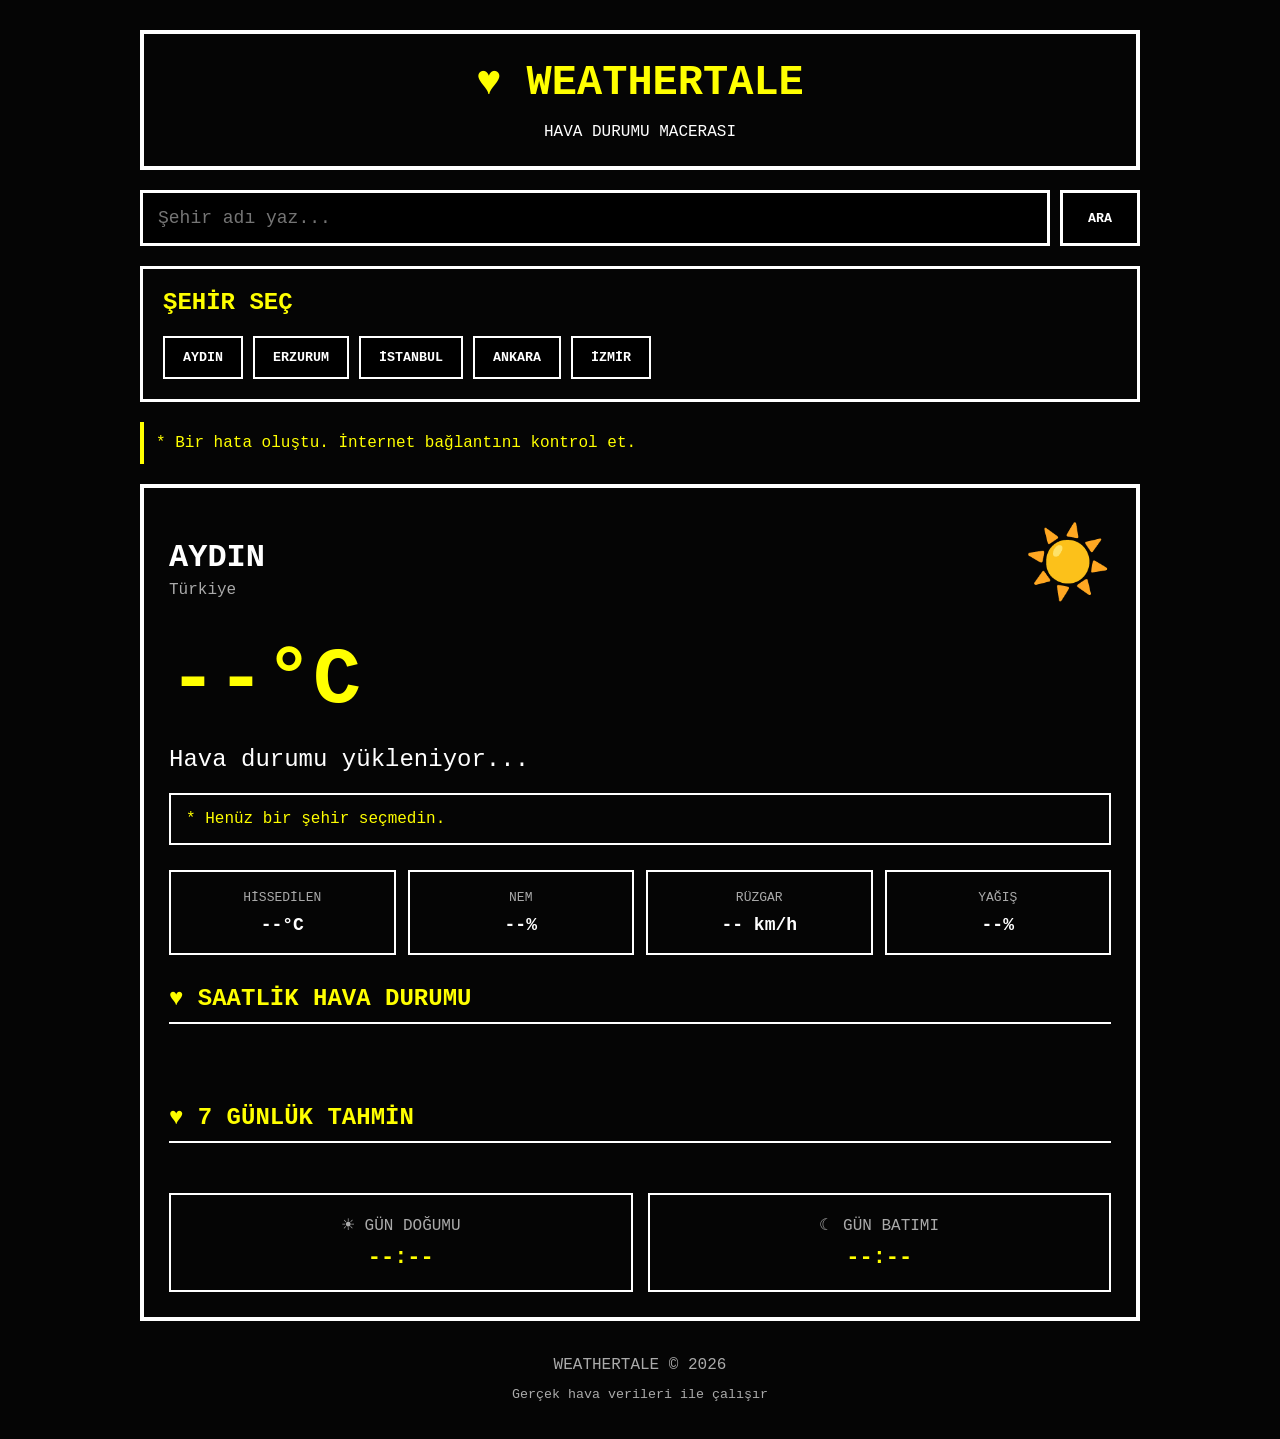
==== index.html @ badfb39f "Add files via upload" ====
<!DOCTYPE html>
<html lang="tr">
<head>
    <meta charset="UTF-8">
    <meta name="viewport" content="width=device-width, initial-scale=1.0">

    <title>WEATHERTALE</title>

    <link rel="stylesheet" href="style.css">
</head>

<body>

    <div class="game-screen">

        <header>
            <h1>♥ WEATHERTALE</h1>
            <p>HAVA DURUMU MACERASI</p>
        </header>

        <!-- ŞEHİR ARAMA -->
        <section class="search-area">

            <input
                type="text"
                id="cityInput"
                placeholder="Şehir adı yaz..."
            >

            <button id="searchButton">
                ARA
            </button>

        </section>

        <!-- HIZLI ŞEHİRLER -->
        <section class="quick-cities">

            <h2>ŞEHİR SEÇ</h2>

            <div class="city-buttons">

                <button class="city-button" data-city="Aydın">
                    AYDIN
                </button>

                <button class="city-button" data-city="Erzurum">
                    ERZURUM
                </button>

                <button class="city-button" data-city="İstanbul">
                    İSTANBUL
                </button>

                <button class="city-button" data-city="Ankara">
                    ANKARA
                </button>

                <button class="city-button" data-city="İzmir">
                    İZMİR
                </button>

            </div>

        </section>

        <!-- DURUM -->
        <div id="status">
            * Bir şehir seçin...
        </div>


        <!-- HAVA DURUMU -->
        <main id="weather">

            <div class="weather-top">

                <div>
                    <h2 id="cityName">AYDIN</h2>
                    <p id="countryName">Türkiye</p>
                </div>

                <div class="weather-icon" id="weatherIcon">
                    ☀️
                </div>

            </div>


            <div class="temperature">
                <span id="temperature">--</span>°C
            </div>

            <div class="description" id="description">
                Hava durumu yükleniyor...
            </div>

            <div class="rpg-message" id="rpgMessage">
                * Henüz bir şehir seçmedin.
            </div>


            <!-- DETAYLAR -->

            <section class="details">

                <div class="detail-card">
                    <span>HİSSEDİLEN</span>
                    <strong id="feelsLike">--°C</strong>
                </div>

                <div class="detail-card">
                    <span>NEM</span>
                    <strong id="humidity">--%</strong>
                </div>

                <div class="detail-card">
                    <span>RÜZGAR</span>
                    <strong id="wind">-- km/h</strong>
                </div>

                <div class="detail-card">
                    <span>YAĞIŞ</span>
                    <strong id="rainChance">--%</strong>
                </div>

            </section>


            <!-- SAATLİK -->

            <section class="forecast-section">

                <h2>♥ SAATLİK HAVA DURUMU</h2>

                <div
                    id="hourlyForecast"
                    class="hourly-container">
                </div>

            </section>


            <!-- 7 GÜNLÜK -->

            <section class="forecast-section">

                <h2>♥ 7 GÜNLÜK TAHMİN</h2>

                <div
                    id="dailyForecast"
                    class="daily-container">
                </div>

            </section>


            <!-- GÜNEŞ -->

            <section class="sun-section">

                <div>
                    <span>☀ GÜN DOĞUMU</span>
                    <strong id="sunrise">--:--</strong>
                </div>

                <div>
                    <span>☾ GÜN BATIMI</span>
                    <strong id="sunset">--:--</strong>
                </div>

            </section>

        </main>


        <footer>
            WEATHERTALE © 2026
            <br>
            <small>Gerçek hava verileri ile çalışır</small>
        </footer>

    </div>


    <script src="script.js"></script>

</body>
</html>
---- style.css ----
* {
    box-sizing: border-box;
}

body {
    margin: 0;
    background: #050505;
    color: white;
    font-family: "Courier New", monospace;
}

.game-screen {
    width: 90%;
    max-width: 1000px;
    margin: 30px auto;
}


/* HEADER */

header {
    text-align: center;
    border: 4px solid white;
    padding: 25px;
    margin-bottom: 20px;
}

header h1 {
    margin: 0;
    color: #ffff00;
    font-size: 42px;
}

header p {
    margin-bottom: 0;
    font-size: 16px;
}


/* ARAMA */

.search-area {
    display: flex;
    gap: 10px;
    margin-bottom: 20px;
}

#cityInput {
    flex: 1;
    padding: 15px;
    background: black;
    border: 3px solid white;
    color: white;
    font-family: inherit;
    font-size: 18px;
    outline: none;
}

#cityInput:focus {
    border-color: #ffff00;
}

#searchButton {
    padding: 15px 25px;
    background: black;
    color: white;
    border: 3px solid white;
    font-family: inherit;
    font-weight: bold;
    cursor: pointer;
}

#searchButton:hover {
    background: white;
    color: black;
}


/* ŞEHİRLER */

.quick-cities {
    border: 3px solid white;
    padding: 20px;
    margin-bottom: 20px;
}

.quick-cities h2 {
    margin-top: 0;
    color: #ffff00;
}

.city-buttons {
    display: flex;
    flex-wrap: wrap;
    gap: 10px;
}

.city-button {
    background: black;
    color: white;
    border: 2px solid white;
    padding: 12px 18px;
    font-family: inherit;
    font-weight: bold;
    cursor: pointer;
}

.city-button:hover {
    background: #ffff00;
    color: black;
}


/* STATUS */

#status {
    border-left: 4px solid #ffff00;
    padding: 12px;
    margin-bottom: 20px;
    color: #ffff00;
}


/* HAVA DURUMU */

#weather {
    border: 4px solid white;
    padding: 25px;
}

.weather-top {
    display: flex;
    justify-content: space-between;
    align-items: center;
}

.weather-top h2 {
    font-size: 32px;
    margin-bottom: 5px;
}

.weather-top p {
    margin-top: 0;
    color: #aaa;
}

.weather-icon {
    font-size: 70px;
}

.temperature {
    font-size: 80px;
    font-weight: bold;
    margin: 20px 0;
    color: #ffff00;
}

.description {
    font-size: 24px;
    margin-bottom: 20px;
}

.rpg-message {
    border: 2px solid white;
    padding: 15px;
    margin-bottom: 25px;
    color: #ffff00;
}


/* DETAY KARTLARI */

.details {
    display: grid;
    grid-template-columns: repeat(4, 1fr);
    gap: 12px;
    margin-bottom: 30px;
}

.detail-card {
    border: 2px solid white;
    padding: 18px;
    text-align: center;
}

.detail-card span {
    display: block;
    color: #aaa;
    font-size: 13px;
    margin-bottom: 10px;
}

.detail-card strong {
    font-size: 18px;
}


/* TAHMİN */

.forecast-section {
    margin-top: 30px;
}

.forecast-section h2 {
    color: #ffff00;
    border-bottom: 2px solid white;
    padding-bottom: 10px;
}


/* SAATLİK */

.hourly-container {
    display: flex;
    gap: 10px;
    overflow-x: auto;
    padding: 10px 0 20px;
}

.hour-card {
    min-width: 120px;
    border: 2px solid white;
    padding: 15px;
    text-align: center;
}

.hour-card .time {
    color: #ffff00;
    margin-bottom: 10px;
}

.hour-card .icon {
    font-size: 30px;
    margin-bottom: 10px;
}

.hour-card .temp {
    font-size: 20px;
    font-weight: bold;
}

.hour-card .rain {
    color: #aaa;
    margin-top: 8px;
    font-size: 13px;
}


/* GÜNLÜK */

.daily-container {
    display: flex;
    flex-direction: column;
    gap: 10px;
}

.day-card {
    display: grid;
    grid-template-columns: 1.5fr 70px 1fr 1fr;
    align-items: center;
    border: 2px solid white;
    padding: 15px;
}

.day-name {
    color: #ffff00;
    font-weight: bold;
}

.day-icon {
    font-size: 30px;
}

.day-temp {
    font-size: 18px;
}

.day-rain {
    color: #aaa;
}


/* GÜNEŞ */

.sun-section {
    display: grid;
    grid-template-columns: 1fr 1fr;
    gap: 15px;
    margin-top: 30px;
}

.sun-section div {
    border: 2px solid white;
    padding: 20px;
    text-align: center;
}

.sun-section span {
    display: block;
    color: #aaa;
    margin-bottom: 10px;
}

.sun-section strong {
    font-size: 22px;
    color: #ffff00;
}


/* FOOTER */

footer {
    text-align: center;
    margin: 30px 0;
    color: #aaa;
    line-height: 1.8;
}


/* MOBİL */

@media (max-width: 700px) {

    .game-screen {
        width: 94%;
        margin: 15px auto;
    }

    header h1 {
        font-size: 28px;
    }

    .search-area {
        flex-direction: column;
    }

    #searchButton {
        width: 100%;
    }

    .details {
        grid-template-columns: repeat(2, 1fr);
    }

    .temperature {
        font-size: 60px;
    }

    .weather-icon {
        font-size: 50px;
    }

    .day-card {
        grid-template-columns: 1fr 50px 1fr;
        gap: 10px;
    }

    .day-rain {
        grid-column: 1 / -1;
    }

    .sun-section {
        grid-template-columns: 1fr;
    }
}
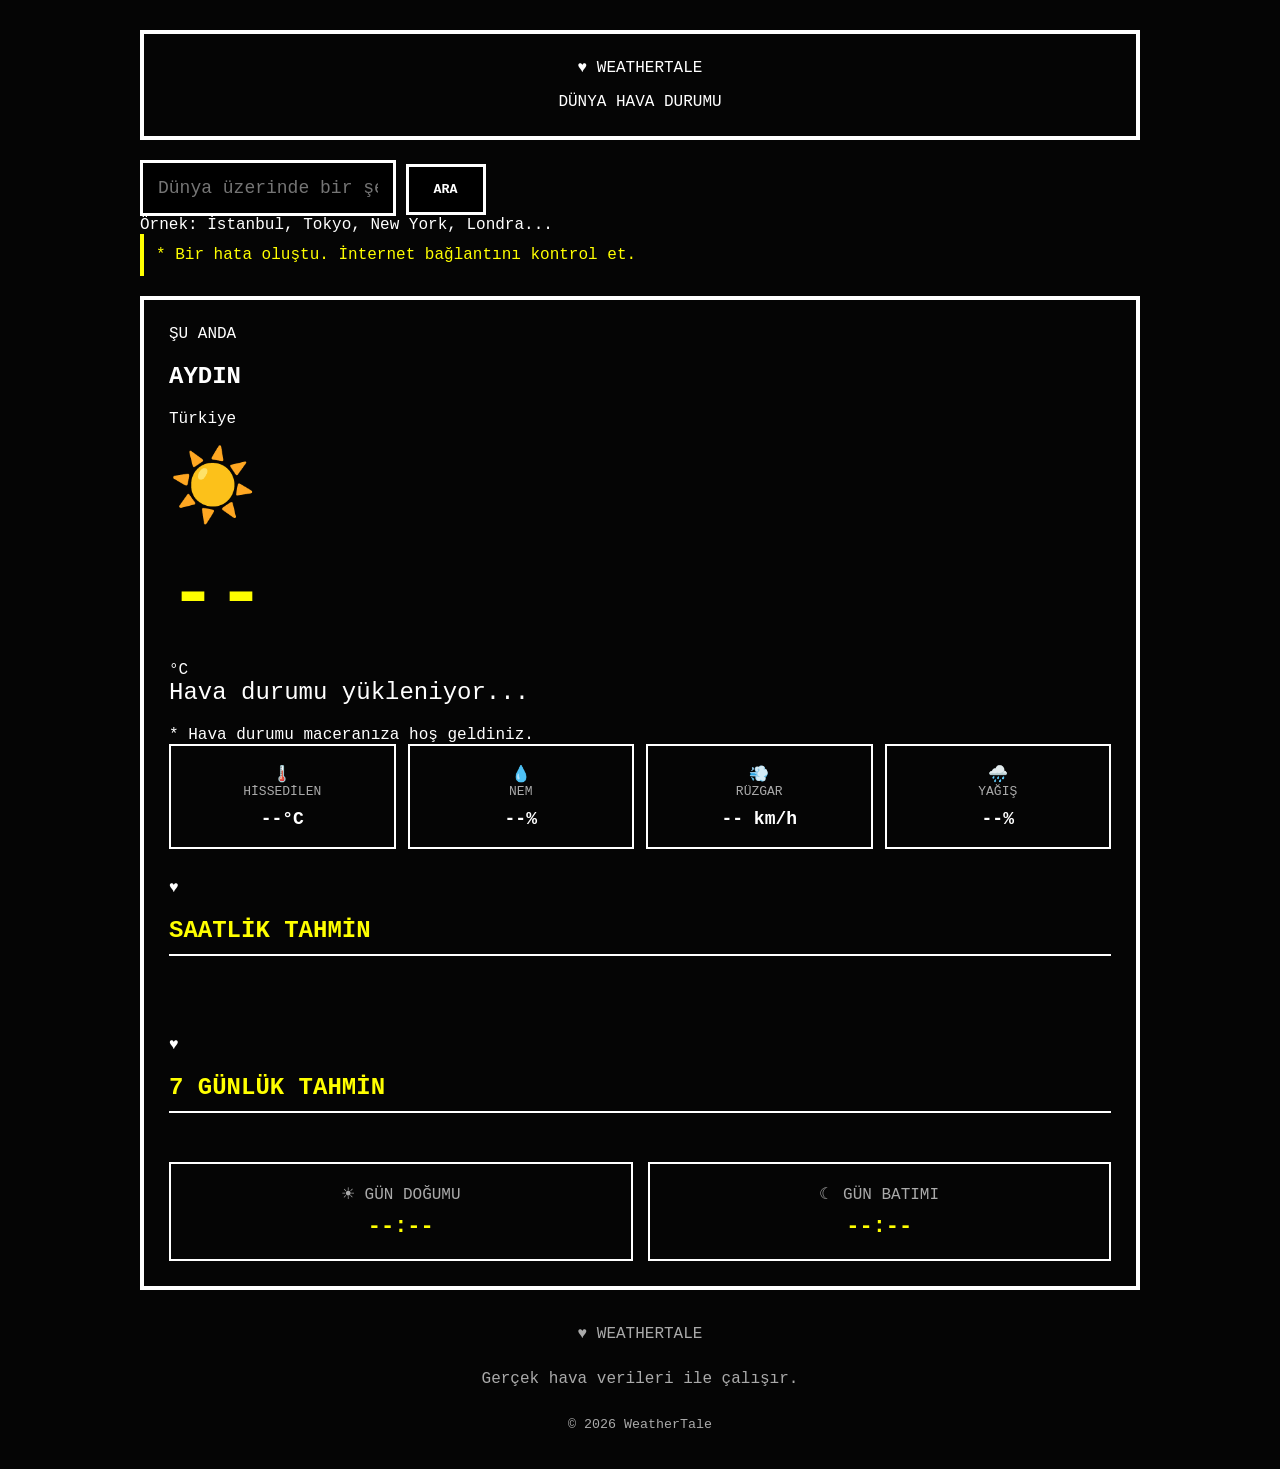
==== commit d8542da3: "Update index.html" ====
--- a/index.html
+++ b/index.html
@@ -1,127 +1,198 @@
 <!DOCTYPE html>
 <html lang="tr">
+
 <head>
     <meta charset="UTF-8">
     <meta name="viewport" content="width=device-width, initial-scale=1.0">
 
-    <title>WEATHERTALE</title>
+    <meta name="google-site-verification"
+        content="jjcBvXJr4LZy0PSkyjtNLHSffIM_Czun2vLoTUryUWU">
+
+    <meta name="description"
+        content="WeatherTale ile dünyanın her yerindeki şehirlerin güncel hava durumunu, saatlik ve 7 günlük tahminlerini keşfet.">
+
+    <title>WeatherTale - Dünya Hava Durumu</title>
 
     <link rel="stylesheet" href="style.css">
 </head>
 
 <body>
 
+    <div class="background-glow"></div>
+
     <div class="game-screen">
 
-        <header>
-            <h1>♥ WEATHERTALE</h1>
-            <p>HAVA DURUMU MACERASI</p>
+        <!-- HEADER -->
+
+        <header class="header">
+
+            <div class="logo">
+                <span class="heart">♥</span>
+                WEATHER<span>TALE</span>
+            </div>
+
+            <p class="subtitle">
+                DÜNYA HAVA DURUMU
+            </p>
+
         </header>
 
-        <!-- ŞEHİR ARAMA -->
-        <section class="search-area">
-
-            <input
-                type="text"
-                id="cityInput"
-                placeholder="Şehir adı yaz..."
-            >
-
-            <button id="searchButton">
-                ARA
-            </button>
+
+        <!-- ARAMA -->
+
+        <section class="search-section">
+
+            <div class="search-box">
+
+                <input
+                    type="text"
+                    id="cityInput"
+                    placeholder="Dünya üzerinde bir şehir ara..."
+                    autocomplete="off"
+                >
+
+                <button id="searchButton">
+                    ARA
+                </button>
+
+            </div>
+
+            <div class="search-hint">
+                Örnek: İstanbul, Tokyo, New York, Londra...
+            </div>
 
         </section>
 
-        <!-- HIZLI ŞEHİRLER -->
-        <section class="quick-cities">
-
-            <h2>ŞEHİR SEÇ</h2>
-
-            <div class="city-buttons">
-
-                <button class="city-button" data-city="Aydın">
-                    AYDIN
-                </button>
-
-                <button class="city-button" data-city="Erzurum">
-                    ERZURUM
-                </button>
-
-                <button class="city-button" data-city="İstanbul">
-                    İSTANBUL
-                </button>
-
-                <button class="city-button" data-city="Ankara">
-                    ANKARA
-                </button>
-
-                <button class="city-button" data-city="İzmir">
-                    İZMİR
-                </button>
-
-            </div>
-
-        </section>
 
         <!-- DURUM -->
-        <div id="status">
-            * Bir şehir seçin...
+
+        <div id="status" class="status">
+            <span>›</span>
+            Bir şehir arayın...
         </div>
 
 
         <!-- HAVA DURUMU -->
+
         <main id="weather">
 
-            <div class="weather-top">
-
-                <div>
-                    <h2 id="cityName">AYDIN</h2>
-                    <p id="countryName">Türkiye</p>
-                </div>
-
-                <div class="weather-icon" id="weatherIcon">
-                    ☀️
-                </div>
-
-            </div>
-
-
-            <div class="temperature">
-                <span id="temperature">--</span>°C
-            </div>
-
-            <div class="description" id="description">
-                Hava durumu yükleniyor...
-            </div>
-
-            <div class="rpg-message" id="rpgMessage">
-                * Henüz bir şehir seçmedin.
-            </div>
-
-
-            <!-- DETAYLAR -->
-
-            <section class="details">
-
-                <div class="detail-card">
-                    <span>HİSSEDİLEN</span>
-                    <strong id="feelsLike">--°C</strong>
-                </div>
-
-                <div class="detail-card">
-                    <span>NEM</span>
-                    <strong id="humidity">--%</strong>
-                </div>
-
-                <div class="detail-card">
-                    <span>RÜZGAR</span>
-                    <strong id="wind">-- km/h</strong>
-                </div>
-
-                <div class="detail-card">
-                    <span>YAĞIŞ</span>
-                    <strong id="rainChance">--%</strong>
+            <section class="weather-card">
+
+                <div class="weather-header">
+
+                    <div>
+
+                        <div class="location-label">
+                            ŞU ANDA
+                        </div>
+
+                        <h1 id="cityName">
+                            AYDIN
+                        </h1>
+
+                        <p id="countryName">
+                            Türkiye
+                        </p>
+
+                    </div>
+
+                    <div
+                        id="weatherIcon"
+                        class="weather-icon">
+                        ☀️
+                    </div>
+
+                </div>
+
+
+                <div class="temperature-row">
+
+                    <div
+                        id="temperature"
+                        class="temperature">
+                        --
+                    </div>
+
+                    <div class="temperature-unit">
+                        °C
+                    </div>
+
+                </div>
+
+
+                <div
+                    id="description"
+                    class="description">
+                    Hava durumu yükleniyor...
+                </div>
+
+
+                <div
+                    id="rpgMessage"
+                    class="weather-message">
+                    * Hava durumu maceranıza hoş geldiniz.
+                </div>
+
+
+                <!-- DETAYLAR -->
+
+                <div class="details">
+
+                    <div class="detail-card">
+
+                        <div class="detail-icon">
+                            🌡️
+                        </div>
+
+                        <div>
+                            <span>HİSSEDİLEN</span>
+                            <strong id="feelsLike">--°C</strong>
+                        </div>
+
+                    </div>
+
+
+                    <div class="detail-card">
+
+                        <div class="detail-icon">
+                            💧
+                        </div>
+
+                        <div>
+                            <span>NEM</span>
+                            <strong id="humidity">--%</strong>
+                        </div>
+
+                    </div>
+
+
+                    <div class="detail-card">
+
+                        <div class="detail-icon">
+                            💨
+                        </div>
+
+                        <div>
+                            <span>RÜZGAR</span>
+                            <strong id="wind">-- km/h</strong>
+                        </div>
+
+                    </div>
+
+
+                    <div class="detail-card">
+
+                        <div class="detail-icon">
+                            🌧️
+                        </div>
+
+                        <div>
+                            <span>YAĞIŞ</span>
+                            <strong id="rainChance">--%</strong>
+                        </div>
+
+                    </div>
+
                 </div>
 
             </section>
@@ -131,7 +202,15 @@
 
             <section class="forecast-section">
 
-                <h2>♥ SAATLİK HAVA DURUMU</h2>
+                <div class="section-title">
+
+                    <span>♥</span>
+
+                    <h2>
+                        SAATLİK TAHMİN
+                    </h2>
+
+                </div>
 
                 <div
                     id="hourlyForecast"
@@ -141,11 +220,19 @@
             </section>
 
 
-            <!-- 7 GÜNLÜK -->
+            <!-- 7 GÜN -->
 
             <section class="forecast-section">
 
-                <h2>♥ 7 GÜNLÜK TAHMİN</h2>
+                <div class="section-title">
+
+                    <span>♥</span>
+
+                    <h2>
+                        7 GÜNLÜK TAHMİN
+                    </h2>
+
+                </div>
 
                 <div
                     id="dailyForecast"
@@ -159,14 +246,29 @@
 
             <section class="sun-section">
 
-                <div>
-                    <span>☀ GÜN DOĞUMU</span>
-                    <strong id="sunrise">--:--</strong>
-                </div>
-
-                <div>
-                    <span>☾ GÜN BATIMI</span>
-                    <strong id="sunset">--:--</strong>
+                <div class="sun-card">
+
+                    <span>
+                        ☀ GÜN DOĞUMU
+                    </span>
+
+                    <strong id="sunrise">
+                        --:--
+                    </strong>
+
+                </div>
+
+
+                <div class="sun-card">
+
+                    <span>
+                        ☾ GÜN BATIMI
+                    </span>
+
+                    <strong id="sunset">
+                        --:--
+                    </strong>
+
                 </div>
 
             </section>
@@ -174,10 +276,22 @@
         </main>
 
 
+        <!-- FOOTER -->
+
         <footer>
-            WEATHERTALE © 2026
-            <br>
-            <small>Gerçek hava verileri ile çalışır</small>
+
+            <div class="footer-logo">
+                ♥ WEATHERTALE
+            </div>
+
+            <p>
+                Gerçek hava verileri ile çalışır.
+            </p>
+
+            <small>
+                © 2026 WeatherTale
+            </small>
+
         </footer>
 
     </div>
@@ -186,4 +300,4 @@
     <script src="script.js"></script>
 
 </body>
-</html>+</html>
--- a/style.css
+++ b/style.css
@@ -358,8 +358,295 @@
     .day-rain {
         grid-column: 1 / -1;
     }
+    /* ========================================
+   UNDERTALE EASTER EGG TEMALARI
+   ======================================== */
+
+/* SANS */
+body.theme-sans {
+    background: #050914;
+}
+
+body.theme-sans .game-screen {
+    text-shadow: 0 0 6px #4da6ff;
+}
+
+body.theme-sans header,
+body.theme-sans #weather,
+body.theme-sans .quick-cities,
+body.theme-sans .detail-card,
+body.theme-sans .hour-card,
+body.theme-sans .day-card,
+body.theme-sans .sun-section div {
+    border-color: #4da6ff;
+}
+
+body.theme-sans header h1,
+body.theme-sans .temperature,
+body.theme-sans .forecast-section h2,
+body.theme-sans .quick-cities h2,
+body.theme-sans #status,
+body.theme-sans .rpg-message,
+body.theme-sans .hour-card .time,
+body.theme-sans .day-name,
+body.theme-sans .sun-section strong {
+    color: #4da6ff;
+}
+
+body.theme-sans #cityInput,
+body.theme-sans #searchButton,
+body.theme-sans .city-button {
+    border-color: #4da6ff;
+}
+
+
+/* PAPYRUS */
+
+body.theme-papyrus {
+    background: #120900;
+}
+
+body.theme-papyrus header,
+body.theme-papyrus #weather,
+body.theme-papyrus .quick-cities,
+body.theme-papyrus .detail-card,
+body.theme-papyrus .hour-card,
+body.theme-papyrus .day-card,
+body.theme-papyrus .sun-section div {
+    border-color: #ff6b00;
+}
+
+body.theme-papyrus header h1,
+body.theme-papyrus .temperature,
+body.theme-papyrus .forecast-section h2,
+body.theme-papyrus .quick-cities h2,
+body.theme-papyrus #status,
+body.theme-papyrus .rpg-message,
+body.theme-papyrus .hour-card .time,
+body.theme-papyrus .day-name,
+body.theme-papyrus .sun-section strong {
+    color: #ff6b00;
+}
+
+
+/* UNDYNE */
+
+body.theme-undyne {
+    background: #00121c;
+}
+
+body.theme-undyne header,
+body.theme-undyne #weather,
+body.theme-undyne .quick-cities,
+body.theme-undyne .detail-card,
+body.theme-undyne .hour-card,
+body.theme-undyne .day-card,
+body.theme-undyne .sun-section div {
+    border-color: #00bfff;
+}
+
+body.theme-undyne header h1,
+body.theme-undyne .temperature,
+body.theme-undyne .forecast-section h2,
+body.theme-undyne .quick-cities h2,
+body.theme-undyne #status,
+body.theme-undyne .rpg-message,
+body.theme-undyne .hour-card .time,
+body.theme-undyne .day-name,
+body.theme-undyne .sun-section strong {
+    color: #00bfff;
+}
+
+
+/* TORIEL */
+
+body.theme-toriel {
+    background: #12051a;
+}
+
+body.theme-toriel header,
+body.theme-toriel #weather,
+body.theme-toriel .quick-cities,
+body.theme-toriel .detail-card,
+body.theme-toriel .hour-card,
+body.theme-toriel .day-card,
+body.theme-toriel .sun-section div {
+    border-color: #b86cff;
+}
+
+body.theme-toriel header h1,
+body.theme-toriel .temperature,
+body.theme-toriel .forecast-section h2,
+body.theme-toriel .quick-cities h2,
+body.theme-toriel #status,
+body.theme-toriel .rpg-message,
+body.theme-toriel .hour-card .time,
+body.theme-toriel .day-name,
+body.theme-toriel .sun-section strong {
+    color: #b86cff;
+}
+
+
+/* ASGORE */
+
+body.theme-asgore {
+    background: #160700;
+}
+
+body.theme-asgore header,
+body.theme-asgore #weather,
+body.theme-asgore .quick-cities,
+body.theme-asgore .detail-card,
+body.theme-asgore .hour-card,
+body.theme-asgore .day-card,
+body.theme-asgore .sun-section div {
+    border-color: #ff9d00;
+}
+
+body.theme-asgore header h1,
+body.theme-asgore .temperature,
+body.theme-asgore .forecast-section h2,
+body.theme-asgore .quick-cities h2,
+body.theme-asgore #status,
+body.theme-asgore .rpg-message,
+body.theme-asgore .hour-card .time,
+body.theme-asgore .day-name,
+body.theme-asgore .sun-section strong {
+    color: #ff9d00;
+}
+
+
+/* ALPHYS */
+
+body.theme-alphys {
+    background: #090014;
+}
+
+body.theme-alphys header,
+body.theme-alphys #weather,
+body.theme-alphys .quick-cities,
+body.theme-alphys .detail-card,
+body.theme-alphys .hour-card,
+body.theme-alphys .day-card,
+body.theme-alphys .sun-section div {
+    border-color: #d84cff;
+}
+
+body.theme-alphys header h1,
+body.theme-alphys .temperature,
+body.theme-alphys .forecast-section h2,
+body.theme-alphys .quick-cities h2,
+body.theme-alphys #status,
+body.theme-alphys .rpg-message,
+body.theme-alphys .hour-card .time,
+body.theme-alphys .day-name,
+body.theme-alphys .sun-section strong {
+    color: #d84cff;
+}
+
+
+/* METTATON */
+
+body.theme-mettaton {
+    background: #18000d;
+}
+
+body.theme-mettaton header,
+body.theme-mettaton #weather,
+body.theme-mettaton .quick-cities,
+body.theme-mettaton .detail-card,
+body.theme-mettaton .hour-card,
+body.theme-mettaton .day-card,
+body.theme-mettaton .sun-section div {
+    border-color: #ff3fa4;
+}
+
+body.theme-mettaton header h1,
+body.theme-mettaton .temperature,
+body.theme-mettaton .forecast-section h2,
+body.theme-mettaton .quick-cities h2,
+body.theme-mettaton #status,
+body.theme-mettaton .rpg-message,
+body.theme-mettaton .hour-card .time,
+body.theme-mettaton .day-name,
+body.theme-mettaton .sun-section strong {
+    color: #ff3fa4;
+}
+
+
+/* FLOWEY */
+
+body.theme-flowey {
+    background: #071000;
+}
+
+body.theme-flowey header,
+body.theme-flowey #weather,
+body.theme-flowey .quick-cities,
+body.theme-flowey .detail-card,
+body.theme-flowey .hour-card,
+body.theme-flowey .day-card,
+body.theme-flowey .sun-section div {
+    border-color: #7cff00;
+}
+
+body.theme-flowey header h1,
+body.theme-flowey .temperature,
+body.theme-flowey .forecast-section h2,
+body.theme-flowey .quick-cities h2,
+body.theme-flowey #status,
+body.theme-flowey .rpg-message,
+body.theme-flowey .hour-card .time,
+body.theme-flowey .day-name,
+body.theme-flowey .sun-section strong {
+    color: #7cff00;
+}
+
+
+/* GASTER */
+
+body.theme-gaster {
+    background: #000000;
+    filter: contrast(1.15);
+}
+
+body.theme-gaster .game-screen {
+    animation: gasterGlitch 0.15s infinite alternate;
+}
+
+body.theme-gaster header,
+body.theme-gaster #weather,
+body.theme-gaster .quick-cities,
+body.theme-gaster .detail-card,
+body.theme-gaster .hour-card,
+body.theme-gaster .day-card,
+body.theme-gaster .sun-section div {
+    border-color: #aaaaaa;
+}
+
+body.theme-gaster header h1,
+body.theme-gaster .temperature,
+body.theme-gaster .forecast-section h2,
+body.theme-gaster .quick-cities h2,
+body.theme-gaster #status,
+body.theme-gaster .rpg-message,
+body.theme-gaster .hour-card .time,
+body.theme-gaster .day-name,
+body.theme-gaster .sun-section strong {
+    color: #ffffff;
+}
+
+@keyframes gasterGlitch {
+    from {
+        transform: translateX(-1px);
+    }
+
+    to {
+        transform: translateX(1px);
+    }
+}
 
     .sun-section {
         grid-template-columns: 1fr;
     }
-}+}
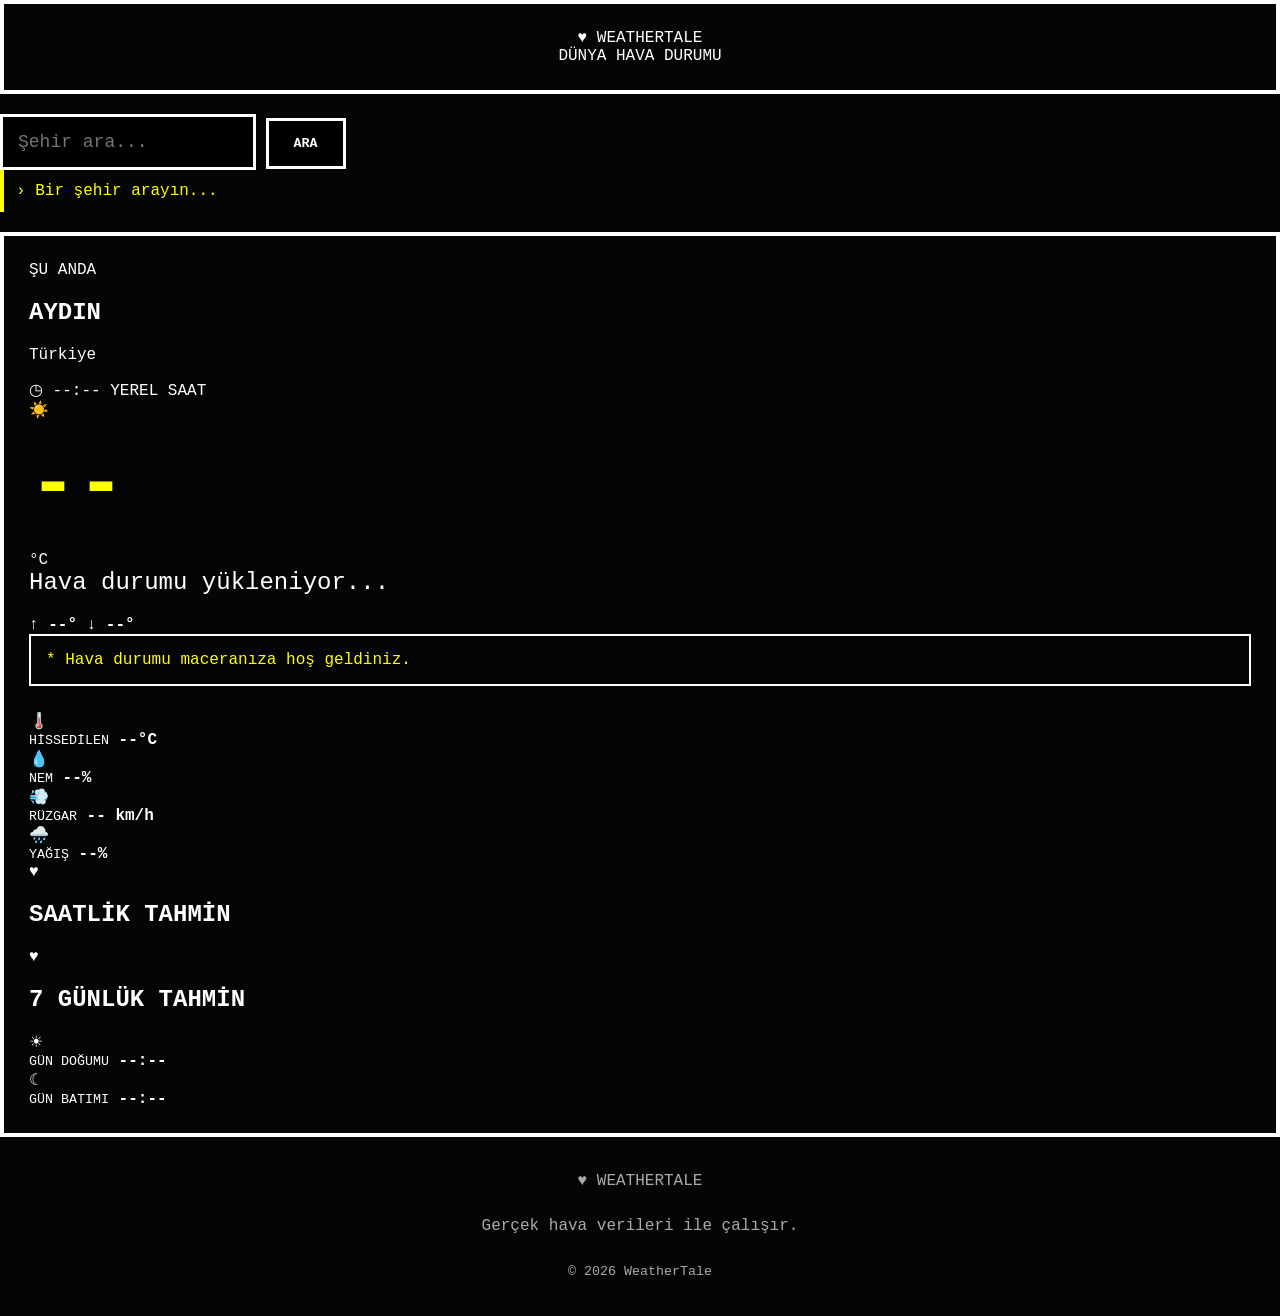
==== commit 6a30ac91: "Update index.html" ====
--- a/index.html
+++ b/index.html
@@ -1,303 +1,292 @@
 <!DOCTYPE html>
 <html lang="tr">
-
 <head>
     <meta charset="UTF-8">
     <meta name="viewport" content="width=device-width, initial-scale=1.0">
 
     <meta name="google-site-verification"
-        content="jjcBvXJr4LZy0PSkyjtNLHSffIM_Czun2vLoTUryUWU">
+          content="jjcBvXJr4LZy0PSkyjtNLHSffIM_Czun2vLoTUryUWU">
 
     <meta name="description"
-        content="WeatherTale ile dünyanın her yerindeki şehirlerin güncel hava durumunu, saatlik ve 7 günlük tahminlerini keşfet.">
-
-    <title>WeatherTale - Dünya Hava Durumu</title>
+          content="WeatherTale - Dünya şehirlerinin güncel hava durumu, saatlik ve 7 günlük hava tahminleri.">
+
+    <title>WeatherTale | Dünya Hava Durumu</title>
 
     <link rel="stylesheet" href="style.css">
 </head>
 
 <body>
 
-    <div class="background-glow"></div>
-
-    <div class="game-screen">
-
-        <!-- HEADER -->
-
-        <header class="header">
-
-            <div class="logo">
-                <span class="heart">♥</span>
-                WEATHER<span>TALE</span>
-            </div>
-
-            <p class="subtitle">
-                DÜNYA HAVA DURUMU
-            </p>
-
-        </header>
-
-
-        <!-- ARAMA -->
-
-        <section class="search-section">
-
-            <div class="search-box">
-
-                <input
-                    type="text"
-                    id="cityInput"
-                    placeholder="Dünya üzerinde bir şehir ara..."
-                    autocomplete="off"
-                >
-
-                <button id="searchButton">
-                    ARA
-                </button>
-
-            </div>
-
-            <div class="search-hint">
-                Örnek: İstanbul, Tokyo, New York, Londra...
-            </div>
-
-        </section>
-
-
-        <!-- DURUM -->
+<div class="page-glow"></div>
+
+<div class="app">
+
+    <!-- BAŞLIK -->
+
+    <header class="site-header">
+
+        <div class="logo">
+            <span>♥</span> WEATHERTALE
+        </div>
+
+        <div class="subtitle">
+            DÜNYA HAVA DURUMU
+        </div>
+
+    </header>
+
+
+    <!-- ARAMA -->
+
+    <section class="search-section">
+
+        <div class="search-box">
+
+            <input
+                id="cityInput"
+                type="text"
+                placeholder="Şehir ara..."
+                autocomplete="off"
+            >
+
+            <button id="searchButton">
+                ARA
+            </button>
+
+        </div>
 
         <div id="status" class="status">
-            <span>›</span>
-            Bir şehir arayın...
-        </div>
-
-
-        <!-- HAVA DURUMU -->
-
-        <main id="weather">
-
-            <section class="weather-card">
-
-                <div class="weather-header">
-
-                    <div>
-
-                        <div class="location-label">
-                            ŞU ANDA
-                        </div>
-
-                        <h1 id="cityName">
-                            AYDIN
-                        </h1>
-
-                        <p id="countryName">
-                            Türkiye
-                        </p>
-
-                    </div>
-
-                    <div
-                        id="weatherIcon"
-                        class="weather-icon">
-                        ☀️
-                    </div>
-
-                </div>
-
-
-                <div class="temperature-row">
-
-                    <div
-                        id="temperature"
-                        class="temperature">
-                        --
-                    </div>
-
-                    <div class="temperature-unit">
-                        °C
+            <span>›</span> Bir şehir arayın...
+        </div>
+
+    </section>
+
+
+    <!-- ANA HAVA KARTI -->
+
+    <main id="weather">
+
+        <section class="current-card">
+
+            <div class="current-top">
+
+                <div class="location">
+
+                    <div class="small-label">
+                        ŞU ANDA
+                    </div>
+
+                    <h1 id="cityName">
+                        AYDIN
+                    </h1>
+
+                    <p id="countryName">
+                        Türkiye
+                    </p>
+
+                    <div class="local-time">
+                        <span>◷</span>
+                        <span id="localTime">--:--</span>
+                        <span>YEREL SAAT</span>
                     </div>
 
                 </div>
 
 
                 <div
-                    id="description"
-                    class="description">
-                    Hava durumu yükleniyor...
-                </div>
-
+                    id="weatherIcon"
+                    class="main-icon">
+                    ☀️
+                </div>
+
+            </div>
+
+
+            <div class="temperature-area">
 
                 <div
-                    id="rpgMessage"
-                    class="weather-message">
-                    * Hava durumu maceranıza hoş geldiniz.
-                </div>
-
-
-                <!-- DETAYLAR -->
-
-                <div class="details">
-
-                    <div class="detail-card">
-
-                        <div class="detail-icon">
-                            🌡️
-                        </div>
-
-                        <div>
-                            <span>HİSSEDİLEN</span>
-                            <strong id="feelsLike">--°C</strong>
-                        </div>
-
-                    </div>
-
-
-                    <div class="detail-card">
-
-                        <div class="detail-icon">
-                            💧
-                        </div>
-
-                        <div>
-                            <span>NEM</span>
-                            <strong id="humidity">--%</strong>
-                        </div>
-
-                    </div>
-
-
-                    <div class="detail-card">
-
-                        <div class="detail-icon">
-                            💨
-                        </div>
-
-                        <div>
-                            <span>RÜZGAR</span>
-                            <strong id="wind">-- km/h</strong>
-                        </div>
-
-                    </div>
-
-
-                    <div class="detail-card">
-
-                        <div class="detail-icon">
-                            🌧️
-                        </div>
-
-                        <div>
-                            <span>YAĞIŞ</span>
-                            <strong id="rainChance">--%</strong>
-                        </div>
-
-                    </div>
-
-                </div>
-
-            </section>
-
-
-            <!-- SAATLİK -->
-
-            <section class="forecast-section">
-
-                <div class="section-title">
-
-                    <span>♥</span>
-
-                    <h2>
-                        SAATLİK TAHMİN
-                    </h2>
-
-                </div>
-
-                <div
-                    id="hourlyForecast"
-                    class="hourly-container">
-                </div>
-
-            </section>
-
-
-            <!-- 7 GÜN -->
-
-            <section class="forecast-section">
-
-                <div class="section-title">
-
-                    <span>♥</span>
-
-                    <h2>
-                        7 GÜNLÜK TAHMİN
-                    </h2>
-
-                </div>
-
-                <div
-                    id="dailyForecast"
-                    class="daily-container">
-                </div>
-
-            </section>
-
-
-            <!-- GÜNEŞ -->
-
-            <section class="sun-section">
-
-                <div class="sun-card">
-
-                    <span>
-                        ☀ GÜN DOĞUMU
-                    </span>
-
-                    <strong id="sunrise">
-                        --:--
-                    </strong>
-
-                </div>
-
-
-                <div class="sun-card">
-
-                    <span>
-                        ☾ GÜN BATIMI
-                    </span>
-
-                    <strong id="sunset">
-                        --:--
-                    </strong>
-
-                </div>
-
-            </section>
-
-        </main>
-
-
-        <!-- FOOTER -->
-
-        <footer>
-
-            <div class="footer-logo">
-                ♥ WEATHERTALE
-            </div>
-
-            <p>
-                Gerçek hava verileri ile çalışır.
-            </p>
-
-            <small>
-                © 2026 WeatherTale
-            </small>
-
-        </footer>
-
-    </div>
-
-
-    <script src="script.js"></script>
+                    id="temperature"
+                    class="temperature">
+                    --
+                </div>
+
+                <div class="degree">
+                    °C
+                </div>
+
+            </div>
+
+
+            <div
+                id="description"
+                class="description">
+                Hava durumu yükleniyor...
+            </div>
+
+
+            <div class="temperature-range">
+
+                <span>
+                    ↑ <strong id="maxTemp">--°</strong>
+                </span>
+
+                <span>
+                    ↓ <strong id="minTemp">--°</strong>
+                </span>
+
+            </div>
+
+
+            <div
+                id="rpgMessage"
+                class="rpg-message">
+                * Hava durumu maceranıza hoş geldiniz.
+            </div>
+
+
+            <!-- DETAYLAR -->
+
+            <div class="details-grid">
+
+                <div class="detail">
+
+                    <span class="detail-icon">🌡️</span>
+
+                    <div>
+                        <small>HİSSEDİLEN</small>
+                        <strong id="feelsLike">--°C</strong>
+                    </div>
+
+                </div>
+
+
+                <div class="detail">
+
+                    <span class="detail-icon">💧</span>
+
+                    <div>
+                        <small>NEM</small>
+                        <strong id="humidity">--%</strong>
+                    </div>
+
+                </div>
+
+
+                <div class="detail">
+
+                    <span class="detail-icon">💨</span>
+
+                    <div>
+                        <small>RÜZGAR</small>
+                        <strong id="wind">-- km/h</strong>
+                    </div>
+
+                </div>
+
+
+                <div class="detail">
+
+                    <span class="detail-icon">🌧️</span>
+
+                    <div>
+                        <small>YAĞIŞ</small>
+                        <strong id="rainChance">--%</strong>
+                    </div>
+
+                </div>
+
+            </div>
+
+        </section>
+
+
+        <!-- SAATLİK -->
+
+        <section class="section">
+
+            <div class="section-heading">
+                <span>♥</span>
+                <h2>SAATLİK TAHMİN</h2>
+            </div>
+
+            <div
+                id="hourlyForecast"
+                class="hourly">
+            </div>
+
+        </section>
+
+
+        <!-- 7 GÜNLÜK -->
+
+        <section class="section">
+
+            <div class="section-heading">
+                <span>♥</span>
+                <h2>7 GÜNLÜK TAHMİN</h2>
+            </div>
+
+            <div
+                id="dailyForecast"
+                class="daily">
+            </div>
+
+        </section>
+
+
+        <!-- GÜNEŞ -->
+
+        <section class="sun-grid">
+
+            <div class="sun-card">
+
+                <div class="sun-symbol">☀</div>
+
+                <div>
+                    <small>GÜN DOĞUMU</small>
+                    <strong id="sunrise">--:--</strong>
+                </div>
+
+            </div>
+
+
+            <div class="sun-card">
+
+                <div class="sun-symbol">☾</div>
+
+                <div>
+                    <small>GÜN BATIMI</small>
+                    <strong id="sunset">--:--</strong>
+                </div>
+
+            </div>
+
+        </section>
+
+    </main>
+
+
+    <!-- FOOTER -->
+
+    <footer>
+
+        <div class="footer-logo">
+            ♥ WEATHERTALE
+        </div>
+
+        <p>
+            Gerçek hava verileri ile çalışır.
+        </p>
+
+        <small>
+            © 2026 WeatherTale
+        </small>
+
+    </footer>
+
+</div>
+
+<script src="script.js"></script>
 
 </body>
 </html>
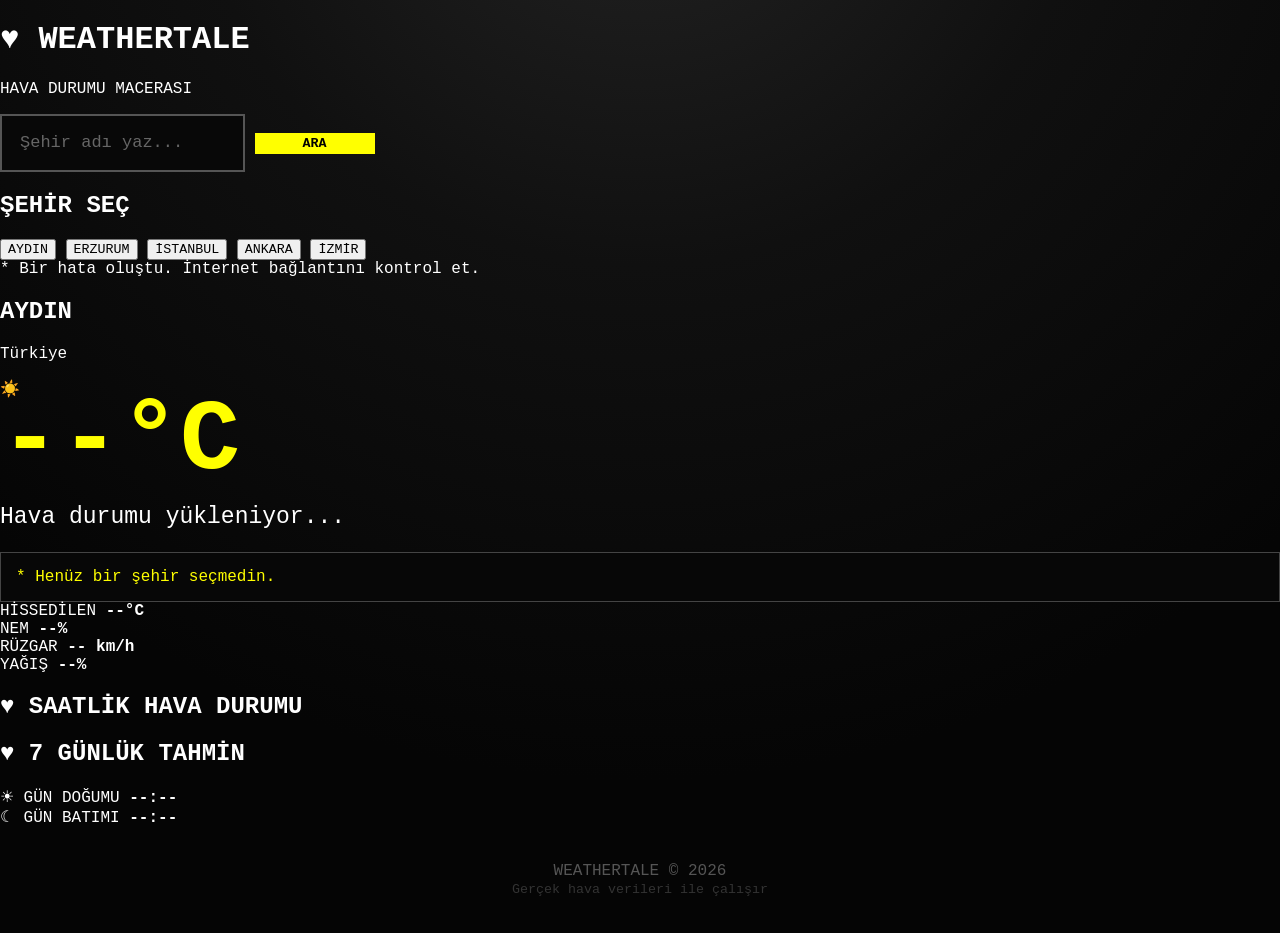
==== commit 29d84acf: "Update index.html" ====
--- a/index.html
+++ b/index.html
@@ -1,292 +1,190 @@
-<!DOCTYPE html>
-<html lang="tr">
-<head>
-    <meta charset="UTF-8">
-    <meta name="viewport" content="width=device-width, initial-scale=1.0">
-
-    <meta name="google-site-verification"
-          content="jjcBvXJr4LZy0PSkyjtNLHSffIM_Czun2vLoTUryUWU">
-
-    <meta name="description"
-          content="WeatherTale - Dünya şehirlerinin güncel hava durumu, saatlik ve 7 günlük hava tahminleri.">
-
-    <title>WeatherTale | Dünya Hava Durumu</title>
-
-    <link rel="stylesheet" href="style.css">
-</head>
-
-<body>
-
-<div class="page-glow"></div>
-
-<div class="app">
-
-    <!-- BAŞLIK -->
-
-    <header class="site-header">
-
-        <div class="logo">
-            <span>♥</span> WEATHERTALE
-        </div>
-
-        <div class="subtitle">
-            DÜNYA HAVA DURUMU
-        </div>
-
-    </header>
-
-
-    <!-- ARAMA -->
-
-    <section class="search-section">
-
-        <div class="search-box">
-
-            <input
-                id="cityInput"
-                type="text"
-                placeholder="Şehir ara..."
-                autocomplete="off"
-            >
-
-            <button id="searchButton">
-                ARA
-            </button>
-
-        </div>
-
-        <div id="status" class="status">
-            <span>›</span> Bir şehir arayın...
-        </div>
-
-    </section>
-
-
-    <!-- ANA HAVA KARTI -->
-
-    <main id="weather">
-
-        <section class="current-card">
-
-            <div class="current-top">
-
-                <div class="location">
-
-                    <div class="small-label">
-                        ŞU ANDA
-                    </div>
-
-                    <h1 id="cityName">
-                        AYDIN
-                    </h1>
-
-                    <p id="countryName">
-                        Türkiye
-                    </p>
-
-                    <div class="local-time">
-                        <span>◷</span>
-                        <span id="localTime">--:--</span>
-                        <span>YEREL SAAT</span>
-                    </div>
-
-                </div>
-
-
-                <div
-                    id="weatherIcon"
-                    class="main-icon">
-                    ☀️
-                </div>
-
-            </div>
-
-
-            <div class="temperature-area">
-
-                <div
-                    id="temperature"
-                    class="temperature">
-                    --
-                </div>
-
-                <div class="degree">
-                    °C
-                </div>
-
-            </div>
-
-
-            <div
-                id="description"
-                class="description">
-                Hava durumu yükleniyor...
-            </div>
-
-
-            <div class="temperature-range">
-
-                <span>
-                    ↑ <strong id="maxTemp">--°</strong>
-                </span>
-
-                <span>
-                    ↓ <strong id="minTemp">--°</strong>
-                </span>
-
-            </div>
-
-
-            <div
-                id="rpgMessage"
-                class="rpg-message">
-                * Hava durumu maceranıza hoş geldiniz.
-            </div>
-
-
-            <!-- DETAYLAR -->
-
-            <div class="details-grid">
-
-                <div class="detail">
-
-                    <span class="detail-icon">🌡️</span>
-
-                    <div>
-                        <small>HİSSEDİLEN</small>
-                        <strong id="feelsLike">--°C</strong>
-                    </div>
-
-                </div>
-
-
-                <div class="detail">
-
-                    <span class="detail-icon">💧</span>
-
-                    <div>
-                        <small>NEM</small>
-                        <strong id="humidity">--%</strong>
-                    </div>
-
-                </div>
-
-
-                <div class="detail">
-
-                    <span class="detail-icon">💨</span>
-
-                    <div>
-                        <small>RÜZGAR</small>
-                        <strong id="wind">-- km/h</strong>
-                    </div>
-
-                </div>
-
-
-                <div class="detail">
-
-                    <span class="detail-icon">🌧️</span>
-
-                    <div>
-                        <small>YAĞIŞ</small>
-                        <strong id="rainChance">--%</strong>
-                    </div>
-
-                </div>
-
-            </div>
-
-        </section>
-
-
-        <!-- SAATLİK -->
-
-        <section class="section">
-
-            <div class="section-heading">
-                <span>♥</span>
-                <h2>SAATLİK TAHMİN</h2>
-            </div>
-
-            <div
-                id="hourlyForecast"
-                class="hourly">
-            </div>
-
-        </section>
-
-
-        <!-- 7 GÜNLÜK -->
-
-        <section class="section">
-
-            <div class="section-heading">
-                <span>♥</span>
-                <h2>7 GÜNLÜK TAHMİN</h2>
-            </div>
-
-            <div
-                id="dailyForecast"
-                class="daily">
-            </div>
-
-        </section>
-
-
-        <!-- GÜNEŞ -->
-
-        <section class="sun-grid">
-
-            <div class="sun-card">
-
-                <div class="sun-symbol">☀</div>
-
-                <div>
-                    <small>GÜN DOĞUMU</small>
-                    <strong id="sunrise">--:--</strong>
-                </div>
-
-            </div>
-
-
-            <div class="sun-card">
-
-                <div class="sun-symbol">☾</div>
-
-                <div>
-                    <small>GÜN BATIMI</small>
-                    <strong id="sunset">--:--</strong>
-                </div>
-
-            </div>
-
-        </section>
-
-    </main>
-
-
-    <!-- FOOTER -->
-
-    <footer>
-
-        <div class="footer-logo">
-            ♥ WEATHERTALE
-        </div>
-
-        <p>
-            Gerçek hava verileri ile çalışır.
-        </p>
-
-        <small>
-            © 2026 WeatherTale
-        </small>
-
-    </footer>
-
-</div>
-
-<script src="script.js"></script>
-
-</body>
-</html>
+<!DOCTYPE html> 
+<html lang="tr"> 
+<head> 
+    <meta name="google-site-verification" content="jjcBvXJr4LZy0PSkyjtNLHSffIM_Czun2vLoTUryUWU" /> 
+    <meta charset="UTF-8"> 
+    <meta name="viewport" content="width=device-width, initial-scale=1.0"> 
+ 
+    <title>WEATHERTALE</title> 
+ 
+    <link rel="stylesheet" href="style.css"> 
+</head> 
+ 
+<body> 
+ 
+    <div class="game-screen"> 
+ 
+        <header> 
+            <h1>♥ WEATHERTALE</h1> 
+            <p>HAVA DURUMU MACERASI</p> 
+        </header> 
+ 
+        <!-- ŞEHİR ARAMA --> 
+        <section class="search-area"> 
+ 
+            <input 
+                type="text" 
+                id="cityInput" 
+                placeholder="Şehir adı yaz..." 
+            > 
+ 
+            <button id="searchButton"> 
+                ARA 
+            </button> 
+ 
+        </section> 
+ 
+        <!-- HIZLI ŞEHİRLER --> 
+        <section class="quick-cities"> 
+ 
+            <h2>ŞEHİR SEÇ</h2> 
+ 
+            <div class="city-buttons"> 
+ 
+                <button class="city-button" data-city="Aydın"> 
+                    AYDIN 
+                </button> 
+ 
+                <button class="city-button" data-city="Erzurum"> 
+                    ERZURUM 
+                </button> 
+ 
+                <button class="city-button" data-city="İstanbul"> 
+                    İSTANBUL 
+                </button> 
+ 
+                <button class="city-button" data-city="Ankara"> 
+                    ANKARA 
+                </button> 
+ 
+                <button class="city-button" data-city="İzmir"> 
+                    İZMİR 
+                </button> 
+ 
+            </div> 
+ 
+        </section> 
+ 
+        <!-- DURUM --> 
+        <div id="status"> 
+            * Bir şehir seçin... 
+        </div> 
+ 
+ 
+        <!-- HAVA DURUMU --> 
+        <main id="weather"> 
+ 
+            <div class="weather-top"> 
+ 
+                <div> 
+                    <h2 id="cityName">AYDIN</h2> 
+                    <p id="countryName">Türkiye</p> 
+                </div> 
+ 
+                <div class="weather-icon" id="weatherIcon"> 
+                    ☀️ 
+                </div> 
+ 
+            </div> 
+ 
+ 
+            <div class="temperature"> 
+                <span id="temperature">--</span>°C 
+            </div> 
+ 
+            <div class="description" id="description"> 
+                Hava durumu yükleniyor... 
+            </div> 
+ 
+            <div class="rpg-message" id="rpgMessage"> 
+                * Henüz bir şehir seçmedin. 
+            </div> 
+ 
+ 
+            <!-- DETAYLAR --> 
+ 
+            <section class="details"> 
+ 
+                <div class="detail-card"> 
+                    <span>HİSSEDİLEN</span> 
+                    <strong id="feelsLike">--°C</strong> 
+                </div> 
+ 
+                <div class="detail-card"> 
+                    <span>NEM</span> 
+                    <strong id="humidity">--%</strong> 
+                </div> 
+ 
+                <div class="detail-card"> 
+                    <span>RÜZGAR</span> 
+                    <strong id="wind">-- km/h</strong> 
+                </div> 
+ 
+                <div class="detail-card"> 
+                    <span>YAĞIŞ</span> 
+                    <strong id="rainChance">--%</strong> 
+                </div> 
+ 
+            </section> 
+ 
+ 
+            <!-- SAATLİK --> 
+ 
+            <section class="forecast-section"> 
+ 
+                <h2>♥ SAATLİK HAVA DURUMU</h2> 
+ 
+                <div 
+                    id="hourlyForecast" 
+                    class="hourly-container"> 
+                </div> 
+ 
+            </section> 
+ 
+ 
+            <!-- 7 GÜNLÜK --> 
+ 
+            <section class="forecast-section"> 
+ 
+                <h2>♥ 7 GÜNLÜK TAHMİN</h2> 
+ 
+                <div 
+                    id="dailyForecast" 
+                    class="daily-container"> 
+                </div> 
+ 
+            </section> 
+ 
+ 
+            <!-- GÜNEŞ --> 
+ 
+            <section class="sun-section"> 
+ 
+                <div> 
+                    <span>☀ GÜN DOĞUMU</span> 
+                    <strong id="sunrise">--:--</strong> 
+                </div> 
+ 
+                <div> 
+                    <span>☾ GÜN BATIMI</span> 
+                    <strong id="sunset">--:--</strong> 
+                </div> 
+ 
+            </section> 
+ 
+        </main> 
+ 
+ 
+        <footer> 
+            WEATHERTALE © 2026 
+            <br> 
+            <small>Gerçek hava verileri ile çalışır</small> 
+        </footer> 
+ 
+    </div> 
+ 
+ 
+    <script src="script.js"></script> 
+ 
+</body> 
+</html>               
--- a/style.css
+++ b/style.css
@@ -1,652 +1,834 @@
+/* =========================================
+   WEATHERTALE V2
+   ========================================= */
+
 * {
     box-sizing: border-box;
 }
 
+html {
+    scroll-behavior: smooth;
+}
+
 body {
     margin: 0;
-    background: #050505;
-    color: white;
-    font-family: "Courier New", monospace;
-}
-
-.game-screen {
-    width: 90%;
-    max-width: 1000px;
-    margin: 30px auto;
-}
-
-
-/* HEADER */
-
-header {
+    min-height: 100vh;
+
+    color: #ffffff;
+
+    font-family:
+        "Courier New",
+        monospace;
+
+    background:
+        radial-gradient(
+            circle at 50% -20%,
+            #242424 0%,
+            #101010 35%,
+            #050505 75%
+        );
+
+    transition:
+        background 0.6s ease;
+}
+
+button,
+input {
+    font-family: inherit;
+}
+
+
+/* =========================================
+   ARKA PLAN
+   ========================================= */
+
+.page-glow {
+    position: fixed;
+
+    width: 500px;
+    height: 500px;
+
+    top: -280px;
+    left: 50%;
+
+    transform: translateX(-50%);
+
+    background: rgba(255, 230, 0, 0.07);
+
+    filter: blur(100px);
+
+    pointer-events: none;
+}
+
+
+/* =========================================
+   ANA ALAN
+   ========================================= */
+
+.app {
+    width: min(94%, 1050px);
+
+    margin: 35px auto;
+
+    position: relative;
+}
+
+
+/* =========================================
+   HEADER
+   ========================================= */
+
+.site-header {
     text-align: center;
-    border: 4px solid white;
-    padding: 25px;
-    margin-bottom: 20px;
-}
-
-header h1 {
-    margin: 0;
-    color: #ffff00;
-    font-size: 42px;
-}
-
-header p {
-    margin-bottom: 0;
-    font-size: 16px;
-}
-
-
-/* ARAMA */
-
-.search-area {
-    display: flex;
+
+    padding: 35px 20px;
+
+    border: 2px solid #ffffff;
+
+    background:
+        linear-gradient(
+            145deg,
+            rgba(255,255,255,0.05),
+            rgba(255,255,255,0.01)
+        );
+}
+
+.logo {
+    font-size: 45px;
+
+    font-weight: bold;
+
+    letter-spacing: 4px;
+}
+
+.logo span {
+    color: #ff3030;
+}
+
+.subtitle {
+    margin-top: 12px;
+
+    color: #aaaaaa;
+
+    font-size: 14px;
+
+    letter-spacing: 5px;
+}
+
+
+/* =========================================
+   ARAMA
+   ========================================= */
+
+.search-section {
+    margin-top: 22px;
+}
+
+.search-box {
+    display: flex;
+
     gap: 10px;
-    margin-bottom: 20px;
 }
 
 #cityInput {
     flex: 1;
-    padding: 15px;
-    background: black;
-    border: 3px solid white;
+
+    min-width: 0;
+
+    height: 58px;
+
+    padding: 0 18px;
+
+    border: 2px solid #555555;
+
+    outline: none;
+
+    background: #080808;
+
     color: white;
-    font-family: inherit;
-    font-size: 18px;
-    outline: none;
+
+    font-size: 17px;
+
+    transition: 0.2s;
 }
 
 #cityInput:focus {
     border-color: #ffff00;
+
+    box-shadow:
+        0 0 20px rgba(255,255,0,0.08);
+}
+
+#cityInput::placeholder {
+    color: #666666;
 }
 
 #searchButton {
-    padding: 15px 25px;
-    background: black;
+    width: 120px;
+
+    border: 2px solid #ffff00;
+
+    background: #ffff00;
+
+    color: #000000;
+
+    font-weight: bold;
+
+    cursor: pointer;
+
+    transition: 0.2s;
+}
+
+#searchButton:hover {
+    background: #ffffff;
+
+    border-color: #ffffff;
+
+    transform: translateY(-2px);
+}
+
+
+/* =========================================
+   STATUS
+   ========================================= */
+
+.status {
+    margin-top: 12px;
+
+    padding: 12px 15px;
+
+    border-left: 3px solid #ffff00;
+
+    background: rgba(255,255,255,0.025);
+
+    color: #ffff00;
+
+    font-size: 13px;
+}
+
+.status span {
+    font-size: 18px;
+}
+
+
+/* =========================================
+   ANA HAVA KARTI
+   ========================================= */
+
+.current-card {
+    margin-top: 18px;
+
+    padding: 30px;
+
+    border: 2px solid #ffffff;
+
+    background:
+        linear-gradient(
+            135deg,
+            rgba(255,255,255,0.045),
+            rgba(255,255,255,0.01)
+        );
+
+    box-shadow:
+        0 20px 50px rgba(0,0,0,0.3);
+}
+
+.current-top {
+    display: flex;
+
+    justify-content: space-between;
+
+    align-items: flex-start;
+}
+
+.small-label {
+    color: #777777;
+
+    font-size: 11px;
+
+    letter-spacing: 2px;
+
+    margin-bottom: 8px;
+}
+
+.location h1 {
+    margin: 0;
+
+    font-size: 40px;
+
+    letter-spacing: 2px;
+}
+
+.location p {
+    margin: 7px 0;
+
+    color: #999999;
+}
+
+.local-time {
+    display: flex;
+
+    align-items: center;
+
+    gap: 7px;
+
+    margin-top: 16px;
+
+    color: #777777;
+
+    font-size: 12px;
+}
+
+.local-time span:nth-child(2) {
+    color: #ffffff;
+
+    font-size: 16px;
+}
+
+.main-icon {
+    font-size: 85px;
+
+    filter:
+        drop-shadow(
+            0 5px 15px rgba(255,255,255,0.08)
+        );
+}
+
+
+/* =========================================
+   SICAKLIK
+   ========================================= */
+
+.temperature-area {
+    display: flex;
+
+    align-items: flex-start;
+
+    margin-top: 25px;
+}
+
+.temperature {
+    font-size: 100px;
+
+    line-height: 0.85;
+
+    font-weight: bold;
+
+    color: #ffff00;
+}
+
+.degree {
+    margin-left: 8px;
+
+    color: #999999;
+
+    font-size: 25px;
+}
+
+.description {
+    margin-top: 20px;
+
+    font-size: 23px;
+}
+
+.temperature-range {
+    display: flex;
+
+    gap: 20px;
+
+    margin-top: 10px;
+
+    color: #999999;
+}
+
+.temperature-range strong {
     color: white;
-    border: 3px solid white;
-    font-family: inherit;
-    font-weight: bold;
-    cursor: pointer;
-}
-
-#searchButton:hover {
-    background: white;
-    color: black;
-}
-
-
-/* ŞEHİRLER */
-
-.quick-cities {
-    border: 3px solid white;
-    padding: 20px;
-    margin-bottom: 20px;
-}
-
-.quick-cities h2 {
-    margin-top: 0;
+}
+
+.rpg-message {
+    margin-top: 22px;
+
+    padding: 15px;
+
+    border: 1px solid #444444;
+
     color: #ffff00;
-}
-
-.city-buttons {
-    display: flex;
-    flex-wrap: wrap;
+
+    background: #070707;
+}
+
+
+/* =========================================
+   DETAY KARTLARI
+   ========================================= */
+
+.details-grid {
+    display: grid;
+
+    grid-template-columns:
+        repeat(4, 1fr);
+
     gap: 10px;
-}
-
-.city-button {
-    background: black;
-    color: white;
-    border: 2px solid white;
-    padding: 12px 18px;
-    font-family: inherit;
-    font-weight: bold;
-    cursor: pointer;
-}
-
-.city-button:hover {
-    background: #ffff00;
-    color: black;
-}
-
-
-/* STATUS */
-
-#status {
-    border-left: 4px solid #ffff00;
-    padding: 12px;
-    margin-bottom: 20px;
+
+    margin-top: 20px;
+}
+
+.detail {
+    display: flex;
+
+    align-items: center;
+
+    gap: 12px;
+
+    padding: 17px;
+
+    border: 1px solid #444444;
+
+    background: rgba(0,0,0,0.2);
+
+    transition: 0.2s;
+}
+
+.detail:hover {
+    border-color: #ffff00;
+
+    transform: translateY(-2px);
+}
+
+.detail-icon {
+    font-size: 25px;
+}
+
+.detail small {
+    display: block;
+
+    color: #777777;
+
+    font-size: 9px;
+
+    margin-bottom: 5px;
+}
+
+.detail strong {
+    display: block;
+
+    font-size: 16px;
+
+    white-space: nowrap;
+}
+
+
+/* =========================================
+   BÖLÜMLER
+   ========================================= */
+
+.section {
+    margin-top: 32px;
+}
+
+.section-heading {
+    display: flex;
+
+    align-items: center;
+
+    gap: 9px;
+
+    padding-bottom: 10px;
+
+    border-bottom: 2px solid #333333;
+}
+
+.section-heading span {
+    color: #ff3030;
+
+    font-size: 17px;
+}
+
+.section-heading h2 {
+    margin: 0;
+
     color: #ffff00;
-}
-
-
-/* HAVA DURUMU */
-
-#weather {
-    border: 4px solid white;
-    padding: 25px;
-}
-
-.weather-top {
-    display: flex;
-    justify-content: space-between;
-    align-items: center;
-}
-
-.weather-top h2 {
-    font-size: 32px;
-    margin-bottom: 5px;
-}
-
-.weather-top p {
-    margin-top: 0;
-    color: #aaa;
-}
-
-.weather-icon {
-    font-size: 70px;
-}
-
-.temperature {
-    font-size: 80px;
-    font-weight: bold;
-    margin: 20px 0;
-    color: #ffff00;
-}
-
-.description {
-    font-size: 24px;
-    margin-bottom: 20px;
-}
-
-.rpg-message {
-    border: 2px solid white;
-    padding: 15px;
-    margin-bottom: 25px;
-    color: #ffff00;
-}
-
-
-/* DETAY KARTLARI */
-
-.details {
-    display: grid;
-    grid-template-columns: repeat(4, 1fr);
-    gap: 12px;
-    margin-bottom: 30px;
-}
-
-.detail-card {
-    border: 2px solid white;
-    padding: 18px;
+
+    font-size: 17px;
+
+    letter-spacing: 1px;
+}
+
+
+/* =========================================
+   SAATLİK
+   ========================================= */
+
+.hourly {
+    display: flex;
+
+    gap: 9px;
+
+    overflow-x: auto;
+
+    padding: 15px 2px;
+
+    scrollbar-width: thin;
+}
+
+.hourly::-webkit-scrollbar {
+    height: 5px;
+}
+
+.hourly::-webkit-scrollbar-track {
+    background: #111111;
+}
+
+.hourly::-webkit-scrollbar-thumb {
+    background: #555555;
+}
+
+.hour-card {
+    flex: 0 0 120px;
+
+    padding: 16px 10px;
+
     text-align: center;
-}
-
-.detail-card span {
-    display: block;
-    color: #aaa;
-    font-size: 13px;
-    margin-bottom: 10px;
-}
-
-.detail-card strong {
-    font-size: 18px;
-}
-
-
-/* TAHMİN */
-
-.forecast-section {
-    margin-top: 30px;
-}
-
-.forecast-section h2 {
-    color: #ffff00;
-    border-bottom: 2px solid white;
-    padding-bottom: 10px;
-}
-
-
-/* SAATLİK */
-
-.hourly-container {
-    display: flex;
-    gap: 10px;
-    overflow-x: auto;
-    padding: 10px 0 20px;
-}
-
-.hour-card {
-    min-width: 120px;
-    border: 2px solid white;
-    padding: 15px;
-    text-align: center;
+
+    border: 1px solid #3d3d3d;
+
+    background: #090909;
+
+    transition: 0.2s;
+}
+
+.hour-card:hover {
+    border-color: #ffff00;
+
+    transform: translateY(-3px);
 }
 
 .hour-card .time {
     color: #ffff00;
-    margin-bottom: 10px;
+
+    font-size: 12px;
 }
 
 .hour-card .icon {
+    margin: 12px 0;
+
     font-size: 30px;
-    margin-bottom: 10px;
 }
 
 .hour-card .temp {
-    font-size: 20px;
+    font-size: 18px;
+
     font-weight: bold;
 }
 
 .hour-card .rain {
-    color: #aaa;
     margin-top: 8px;
-    font-size: 13px;
-}
-
-
-/* GÜNLÜK */
-
-.daily-container {
-    display: flex;
+
+    color: #777777;
+
+    font-size: 10px;
+}
+
+
+/* =========================================
+   7 GÜNLÜK
+   ========================================= */
+
+.daily {
+    display: flex;
+
     flex-direction: column;
-    gap: 10px;
+
+    gap: 7px;
+
+    margin-top: 15px;
 }
 
 .day-card {
     display: grid;
-    grid-template-columns: 1.5fr 70px 1fr 1fr;
+
+    grid-template-columns:
+        1.5fr
+        70px
+        1fr
+        1fr;
+
     align-items: center;
-    border: 2px solid white;
-    padding: 15px;
+
+    padding: 15px 18px;
+
+    border: 1px solid #3d3d3d;
+
+    background: #090909;
+
+    transition: 0.2s;
+}
+
+.day-card:hover {
+    border-color: #ffff00;
+
+    transform: translateX(3px);
 }
 
 .day-name {
     color: #ffff00;
+
     font-weight: bold;
 }
 
 .day-icon {
+    font-size: 27px;
+}
+
+.day-temp {
+    font-size: 16px;
+}
+
+.day-rain {
+    color: #777777;
+
+    text-align: right;
+
+    font-size: 12px;
+}
+
+
+/* =========================================
+   GÜNEŞ
+   ========================================= */
+
+.sun-grid {
+    display: grid;
+
+    grid-template-columns: 1fr 1fr;
+
+    gap: 10px;
+
+    margin-top: 25px;
+}
+
+.sun-card {
+    display: flex;
+
+    align-items: center;
+
+    justify-content: center;
+
+    gap: 15px;
+
+    padding: 20px;
+
+    border: 1px solid #3d3d3d;
+
+    background: #090909;
+}
+
+.sun-symbol {
+    color: #ffff00;
+
     font-size: 30px;
 }
 
-.day-temp {
-    font-size: 18px;
-}
-
-.day-rain {
-    color: #aaa;
-}
-
-
-/* GÜNEŞ */
-
-.sun-section {
-    display: grid;
-    grid-template-columns: 1fr 1fr;
-    gap: 15px;
-    margin-top: 30px;
-}
-
-.sun-section div {
-    border: 2px solid white;
-    padding: 20px;
+.sun-card small {
+    display: block;
+
+    color: #777777;
+
+    font-size: 10px;
+
+    margin-bottom: 6px;
+}
+
+.sun-card strong {
+    font-size: 21px;
+}
+
+
+/* =========================================
+   FOOTER
+   ========================================= */
+
+footer {
+    padding: 35px 0;
+
     text-align: center;
-}
-
-.sun-section span {
-    display: block;
-    color: #aaa;
-    margin-bottom: 10px;
-}
-
-.sun-section strong {
-    font-size: 22px;
-    color: #ffff00;
-}
-
-
-/* FOOTER */
-
-footer {
-    text-align: center;
-    margin: 30px 0;
-    color: #aaa;
-    line-height: 1.8;
-}
-
-
-/* MOBİL */
-
-@media (max-width: 700px) {
-
-    .game-screen {
+
+    color: #555555;
+}
+
+.footer-logo {
+    color: #ffffff;
+
+    font-weight: bold;
+
+    letter-spacing: 2px;
+}
+
+footer p {
+    font-size: 11px;
+}
+
+footer small {
+    color: #333333;
+}
+
+
+/* =========================================
+   HAVA DURUMUNA GÖRE ATMOSFER
+   ========================================= */
+
+body.weather-sunny {
+    background:
+        radial-gradient(
+            circle at 50% -20%,
+            #393500,
+            #111100 35%,
+            #050505 75%
+        );
+}
+
+body.weather-rain {
+    background:
+        radial-gradient(
+            circle at 50% -20%,
+            #172b3b,
+            #090f15 40%,
+            #030405 80%
+        );
+}
+
+body.weather-cloudy {
+    background:
+        radial-gradient(
+            circle at 50% -20%,
+            #292929,
+            #101010 45%,
+            #050505 80%
+        );
+}
+
+body.weather-snow {
+    background:
+        radial-gradient(
+            circle at 50% -20%,
+            #26313a,
+            #101418 45%,
+            #050505 80%
+        );
+}
+
+body.weather-storm {
+    background:
+        radial-gradient(
+            circle at 50% -20%,
+            #251638,
+            #0d0715 45%,
+            #030303 80%
+        );
+}
+
+
+/* =========================================
+   MOBİL
+   ========================================= */
+
+@media (max-width: 750px) {
+
+    .app {
         width: 94%;
-        margin: 15px auto;
-    }
-
-    header h1 {
-        font-size: 28px;
-    }
-
-    .search-area {
+
+        margin-top: 15px;
+    }
+
+    .site-header {
+        padding: 25px 10px;
+    }
+
+    .logo {
+        font-size: 30px;
+
+        letter-spacing: 2px;
+    }
+
+    .subtitle {
+        font-size: 9px;
+
+        letter-spacing: 3px;
+    }
+
+    .search-box {
         flex-direction: column;
     }
 
     #searchButton {
         width: 100%;
-    }
-
-    .details {
-        grid-template-columns: repeat(2, 1fr);
+
+        height: 52px;
+    }
+
+    .current-card {
+        padding: 20px;
+    }
+
+    .location h1 {
+        font-size: 29px;
+    }
+
+    .main-icon {
+        font-size: 55px;
     }
 
     .temperature {
-        font-size: 60px;
-    }
-
-    .weather-icon {
-        font-size: 50px;
+        font-size: 65px;
+    }
+
+    .description {
+        font-size: 19px;
+    }
+
+    .details-grid {
+        grid-template-columns:
+            repeat(2, 1fr);
     }
 
     .day-card {
-        grid-template-columns: 1fr 50px 1fr;
+        grid-template-columns:
+            1fr 50px 1fr;
+
         gap: 10px;
     }
 
     .day-rain {
         grid-column: 1 / -1;
-    }
-    /* ========================================
-   UNDERTALE EASTER EGG TEMALARI
-   ======================================== */
-
-/* SANS */
-body.theme-sans {
-    background: #050914;
-}
-
-body.theme-sans .game-screen {
-    text-shadow: 0 0 6px #4da6ff;
-}
-
-body.theme-sans header,
-body.theme-sans #weather,
-body.theme-sans .quick-cities,
-body.theme-sans .detail-card,
-body.theme-sans .hour-card,
-body.theme-sans .day-card,
-body.theme-sans .sun-section div {
-    border-color: #4da6ff;
-}
-
-body.theme-sans header h1,
-body.theme-sans .temperature,
-body.theme-sans .forecast-section h2,
-body.theme-sans .quick-cities h2,
-body.theme-sans #status,
-body.theme-sans .rpg-message,
-body.theme-sans .hour-card .time,
-body.theme-sans .day-name,
-body.theme-sans .sun-section strong {
-    color: #4da6ff;
-}
-
-body.theme-sans #cityInput,
-body.theme-sans #searchButton,
-body.theme-sans .city-button {
-    border-color: #4da6ff;
-}
-
-
-/* PAPYRUS */
-
-body.theme-papyrus {
-    background: #120900;
-}
-
-body.theme-papyrus header,
-body.theme-papyrus #weather,
-body.theme-papyrus .quick-cities,
-body.theme-papyrus .detail-card,
-body.theme-papyrus .hour-card,
-body.theme-papyrus .day-card,
-body.theme-papyrus .sun-section div {
-    border-color: #ff6b00;
-}
-
-body.theme-papyrus header h1,
-body.theme-papyrus .temperature,
-body.theme-papyrus .forecast-section h2,
-body.theme-papyrus .quick-cities h2,
-body.theme-papyrus #status,
-body.theme-papyrus .rpg-message,
-body.theme-papyrus .hour-card .time,
-body.theme-papyrus .day-name,
-body.theme-papyrus .sun-section strong {
-    color: #ff6b00;
-}
-
-
-/* UNDYNE */
-
-body.theme-undyne {
-    background: #00121c;
-}
-
-body.theme-undyne header,
-body.theme-undyne #weather,
-body.theme-undyne .quick-cities,
-body.theme-undyne .detail-card,
-body.theme-undyne .hour-card,
-body.theme-undyne .day-card,
-body.theme-undyne .sun-section div {
-    border-color: #00bfff;
-}
-
-body.theme-undyne header h1,
-body.theme-undyne .temperature,
-body.theme-undyne .forecast-section h2,
-body.theme-undyne .quick-cities h2,
-body.theme-undyne #status,
-body.theme-undyne .rpg-message,
-body.theme-undyne .hour-card .time,
-body.theme-undyne .day-name,
-body.theme-undyne .sun-section strong {
-    color: #00bfff;
-}
-
-
-/* TORIEL */
-
-body.theme-toriel {
-    background: #12051a;
-}
-
-body.theme-toriel header,
-body.theme-toriel #weather,
-body.theme-toriel .quick-cities,
-body.theme-toriel .detail-card,
-body.theme-toriel .hour-card,
-body.theme-toriel .day-card,
-body.theme-toriel .sun-section div {
-    border-color: #b86cff;
-}
-
-body.theme-toriel header h1,
-body.theme-toriel .temperature,
-body.theme-toriel .forecast-section h2,
-body.theme-toriel .quick-cities h2,
-body.theme-toriel #status,
-body.theme-toriel .rpg-message,
-body.theme-toriel .hour-card .time,
-body.theme-toriel .day-name,
-body.theme-toriel .sun-section strong {
-    color: #b86cff;
-}
-
-
-/* ASGORE */
-
-body.theme-asgore {
-    background: #160700;
-}
-
-body.theme-asgore header,
-body.theme-asgore #weather,
-body.theme-asgore .quick-cities,
-body.theme-asgore .detail-card,
-body.theme-asgore .hour-card,
-body.theme-asgore .day-card,
-body.theme-asgore .sun-section div {
-    border-color: #ff9d00;
-}
-
-body.theme-asgore header h1,
-body.theme-asgore .temperature,
-body.theme-asgore .forecast-section h2,
-body.theme-asgore .quick-cities h2,
-body.theme-asgore #status,
-body.theme-asgore .rpg-message,
-body.theme-asgore .hour-card .time,
-body.theme-asgore .day-name,
-body.theme-asgore .sun-section strong {
-    color: #ff9d00;
-}
-
-
-/* ALPHYS */
-
-body.theme-alphys {
-    background: #090014;
-}
-
-body.theme-alphys header,
-body.theme-alphys #weather,
-body.theme-alphys .quick-cities,
-body.theme-alphys .detail-card,
-body.theme-alphys .hour-card,
-body.theme-alphys .day-card,
-body.theme-alphys .sun-section div {
-    border-color: #d84cff;
-}
-
-body.theme-alphys header h1,
-body.theme-alphys .temperature,
-body.theme-alphys .forecast-section h2,
-body.theme-alphys .quick-cities h2,
-body.theme-alphys #status,
-body.theme-alphys .rpg-message,
-body.theme-alphys .hour-card .time,
-body.theme-alphys .day-name,
-body.theme-alphys .sun-section strong {
-    color: #d84cff;
-}
-
-
-/* METTATON */
-
-body.theme-mettaton {
-    background: #18000d;
-}
-
-body.theme-mettaton header,
-body.theme-mettaton #weather,
-body.theme-mettaton .quick-cities,
-body.theme-mettaton .detail-card,
-body.theme-mettaton .hour-card,
-body.theme-mettaton .day-card,
-body.theme-mettaton .sun-section div {
-    border-color: #ff3fa4;
-}
-
-body.theme-mettaton header h1,
-body.theme-mettaton .temperature,
-body.theme-mettaton .forecast-section h2,
-body.theme-mettaton .quick-cities h2,
-body.theme-mettaton #status,
-body.theme-mettaton .rpg-message,
-body.theme-mettaton .hour-card .time,
-body.theme-mettaton .day-name,
-body.theme-mettaton .sun-section strong {
-    color: #ff3fa4;
-}
-
-
-/* FLOWEY */
-
-body.theme-flowey {
-    background: #071000;
-}
-
-body.theme-flowey header,
-body.theme-flowey #weather,
-body.theme-flowey .quick-cities,
-body.theme-flowey .detail-card,
-body.theme-flowey .hour-card,
-body.theme-flowey .day-card,
-body.theme-flowey .sun-section div {
-    border-color: #7cff00;
-}
-
-body.theme-flowey header h1,
-body.theme-flowey .temperature,
-body.theme-flowey .forecast-section h2,
-body.theme-flowey .quick-cities h2,
-body.theme-flowey #status,
-body.theme-flowey .rpg-message,
-body.theme-flowey .hour-card .time,
-body.theme-flowey .day-name,
-body.theme-flowey .sun-section strong {
-    color: #7cff00;
-}
-
-
-/* GASTER */
-
-body.theme-gaster {
-    background: #000000;
-    filter: contrast(1.15);
-}
-
-body.theme-gaster .game-screen {
-    animation: gasterGlitch 0.15s infinite alternate;
-}
-
-body.theme-gaster header,
-body.theme-gaster #weather,
-body.theme-gaster .quick-cities,
-body.theme-gaster .detail-card,
-body.theme-gaster .hour-card,
-body.theme-gaster .day-card,
-body.theme-gaster .sun-section div {
-    border-color: #aaaaaa;
-}
-
-body.theme-gaster header h1,
-body.theme-gaster .temperature,
-body.theme-gaster .forecast-section h2,
-body.theme-gaster .quick-cities h2,
-body.theme-gaster #status,
-body.theme-gaster .rpg-message,
-body.theme-gaster .hour-card .time,
-body.theme-gaster .day-name,
-body.theme-gaster .sun-section strong {
-    color: #ffffff;
-}
-
-@keyframes gasterGlitch {
-    from {
-        transform: translateX(-1px);
-    }
-
-    to {
-        transform: translateX(1px);
-    }
-}
-
-    .sun-section {
+
+        text-align: left;
+    }
+
+    .sun-grid {
         grid-template-columns: 1fr;
     }
 }
+
+
+@media (max-width: 430px) {
+
+    .details-grid {
+        grid-template-columns: 1fr;
+    }
+
+    .current-top {
+        align-items: flex-start;
+    }
+
+    .main-icon {
+        font-size: 45px;
+    }
+
+    .temperature {
+        font-size: 58px;
+    }
+
+    .temperature-range {
+        font-size: 13px;
+    }
+}
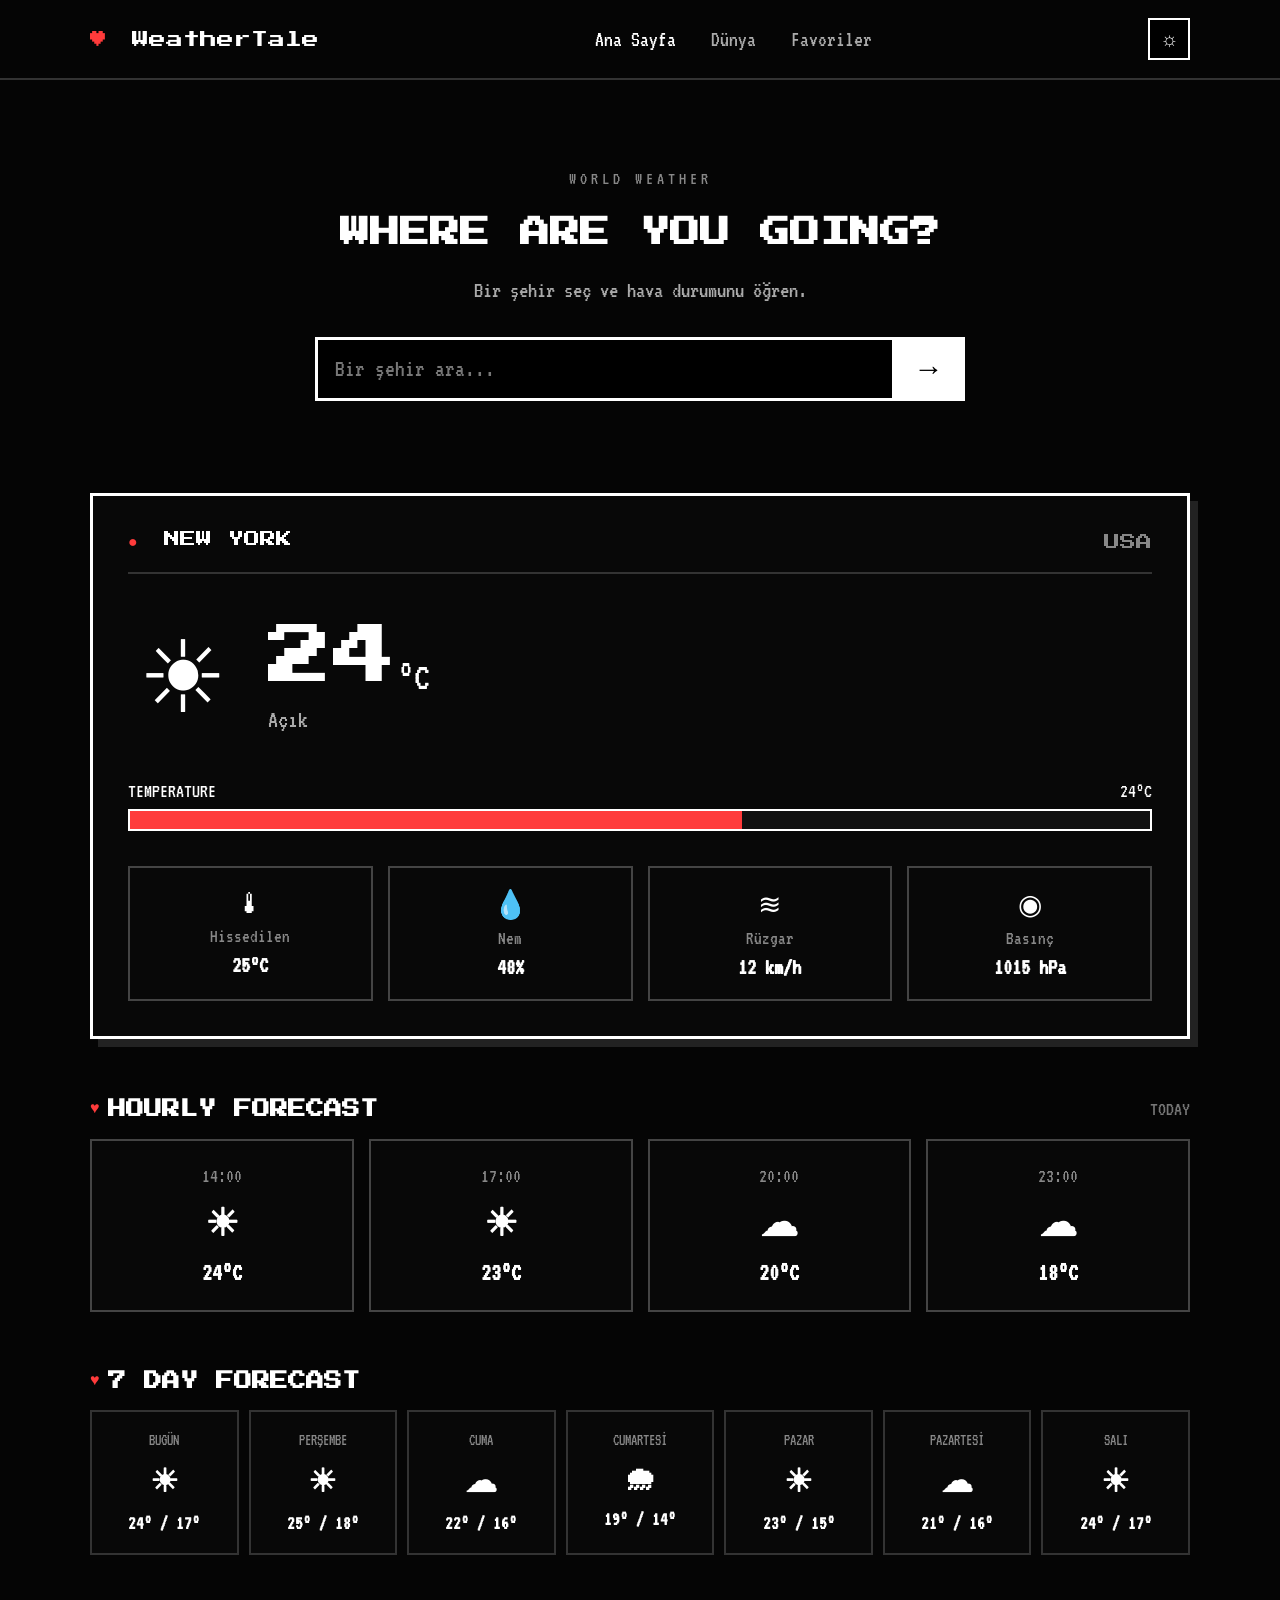
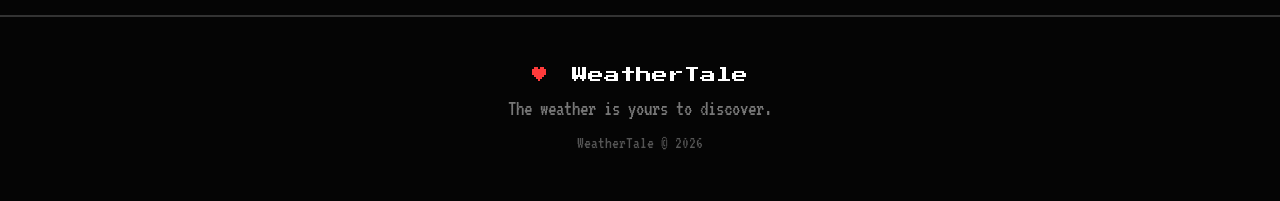
==== commit c2cef435: "Update index.html" ====
--- a/index.html
+++ b/index.html
@@ -1,190 +1,284 @@
-<!DOCTYPE html> 
-<html lang="tr"> 
-<head> 
-    <meta name="google-site-verification" content="jjcBvXJr4LZy0PSkyjtNLHSffIM_Czun2vLoTUryUWU" /> 
-    <meta charset="UTF-8"> 
-    <meta name="viewport" content="width=device-width, initial-scale=1.0"> 
- 
-    <title>WEATHERTALE</title> 
- 
-    <link rel="stylesheet" href="style.css"> 
-</head> 
- 
-<body> 
- 
-    <div class="game-screen"> 
- 
-        <header> 
-            <h1>♥ WEATHERTALE</h1> 
-            <p>HAVA DURUMU MACERASI</p> 
-        </header> 
- 
-        <!-- ŞEHİR ARAMA --> 
-        <section class="search-area"> 
- 
-            <input 
-                type="text" 
-                id="cityInput" 
-                placeholder="Şehir adı yaz..." 
-            > 
- 
-            <button id="searchButton"> 
-                ARA 
-            </button> 
- 
-        </section> 
- 
-        <!-- HIZLI ŞEHİRLER --> 
-        <section class="quick-cities"> 
- 
-            <h2>ŞEHİR SEÇ</h2> 
- 
-            <div class="city-buttons"> 
- 
-                <button class="city-button" data-city="Aydın"> 
-                    AYDIN 
-                </button> 
- 
-                <button class="city-button" data-city="Erzurum"> 
-                    ERZURUM 
-                </button> 
- 
-                <button class="city-button" data-city="İstanbul"> 
-                    İSTANBUL 
-                </button> 
- 
-                <button class="city-button" data-city="Ankara"> 
-                    ANKARA 
-                </button> 
- 
-                <button class="city-button" data-city="İzmir"> 
-                    İZMİR 
-                </button> 
- 
-            </div> 
- 
-        </section> 
- 
-        <!-- DURUM --> 
-        <div id="status"> 
-            * Bir şehir seçin... 
-        </div> 
- 
- 
-        <!-- HAVA DURUMU --> 
-        <main id="weather"> 
- 
-            <div class="weather-top"> 
- 
-                <div> 
-                    <h2 id="cityName">AYDIN</h2> 
-                    <p id="countryName">Türkiye</p> 
-                </div> 
- 
-                <div class="weather-icon" id="weatherIcon"> 
-                    ☀️ 
-                </div> 
- 
-            </div> 
- 
- 
-            <div class="temperature"> 
-                <span id="temperature">--</span>°C 
-            </div> 
- 
-            <div class="description" id="description"> 
-                Hava durumu yükleniyor... 
-            </div> 
- 
-            <div class="rpg-message" id="rpgMessage"> 
-                * Henüz bir şehir seçmedin. 
-            </div> 
- 
- 
-            <!-- DETAYLAR --> 
- 
-            <section class="details"> 
- 
-                <div class="detail-card"> 
-                    <span>HİSSEDİLEN</span> 
-                    <strong id="feelsLike">--°C</strong> 
-                </div> 
- 
-                <div class="detail-card"> 
-                    <span>NEM</span> 
-                    <strong id="humidity">--%</strong> 
-                </div> 
- 
-                <div class="detail-card"> 
-                    <span>RÜZGAR</span> 
-                    <strong id="wind">-- km/h</strong> 
-                </div> 
- 
-                <div class="detail-card"> 
-                    <span>YAĞIŞ</span> 
-                    <strong id="rainChance">--%</strong> 
-                </div> 
- 
-            </section> 
- 
- 
-            <!-- SAATLİK --> 
- 
-            <section class="forecast-section"> 
- 
-                <h2>♥ SAATLİK HAVA DURUMU</h2> 
- 
-                <div 
-                    id="hourlyForecast" 
-                    class="hourly-container"> 
-                </div> 
- 
-            </section> 
- 
- 
-            <!-- 7 GÜNLÜK --> 
- 
-            <section class="forecast-section"> 
- 
-                <h2>♥ 7 GÜNLÜK TAHMİN</h2> 
- 
-                <div 
-                    id="dailyForecast" 
-                    class="daily-container"> 
-                </div> 
- 
-            </section> 
- 
- 
-            <!-- GÜNEŞ --> 
- 
-            <section class="sun-section"> 
- 
-                <div> 
-                    <span>☀ GÜN DOĞUMU</span> 
-                    <strong id="sunrise">--:--</strong> 
-                </div> 
- 
-                <div> 
-                    <span>☾ GÜN BATIMI</span> 
-                    <strong id="sunset">--:--</strong> 
-                </div> 
- 
-            </section> 
- 
-        </main> 
- 
- 
-        <footer> 
-            WEATHERTALE © 2026 
-            <br> 
-            <small>Gerçek hava verileri ile çalışır</small> 
-        </footer> 
- 
-    </div> 
- 
- 
-    <script src="script.js"></script> 
- 
-</body> 
-</html>               
+<!DOCTYPE html>
+<html lang="tr">
+<head>
+    <meta charset="UTF-8">
+    <meta name="viewport" content="width=device-width, initial-scale=1.0">
+
+    <title>WeatherTale | Dünya Hava Durumu</title>
+
+    <link rel="stylesheet" href="style.css">
+</head>
+
+<body>
+
+    <!-- ÜST MENÜ -->
+    <header class="topbar">
+
+        <div class="logo">
+            <span class="heart">♥</span>
+            WeatherTale
+        </div>
+
+        <nav>
+            <a href="#" class="active">Ana Sayfa</a>
+            <a href="#">Dünya</a>
+            <a href="#">Favoriler</a>
+        </nav>
+
+        <button id="themeButton" class="theme-button">☼</button>
+
+    </header>
+
+
+    <!-- ANA ALAN -->
+    <main>
+
+        <section class="hero">
+
+            <p class="small-text">WORLD WEATHER</p>
+
+            <h1>WHERE ARE YOU GOING?</h1>
+
+            <p class="description">
+                Bir şehir seç ve hava durumunu öğren.
+            </p>
+
+
+            <!-- ARAMA -->
+            <div class="search-box">
+
+                <input
+                    type="text"
+                    id="cityInput"
+                    placeholder="Bir şehir ara..."
+                    autocomplete="off"
+                >
+
+                <button id="searchButton">
+                    →
+                </button>
+
+            </div>
+
+            <p id="searchMessage" class="search-message"></p>
+
+        </section>
+
+
+        <!-- HAVA DURUMU KARTI -->
+        <section id="weatherSection" class="weather-section">
+
+            <div class="location">
+
+                <div>
+                    <span class="location-pin">●</span>
+                    <span id="cityName">NEW YORK</span>
+                </div>
+
+                <span id="countryName">USA</span>
+
+            </div>
+
+
+            <div class="main-weather">
+
+                <div class="weather-icon" id="weatherIcon">
+                    ☀
+                </div>
+
+                <div class="temperature">
+
+                    <span id="temperature">24</span>
+                    <span class="degree">°C</span>
+
+                    <p id="weatherDescription">
+                        Açık
+                    </p>
+
+                </div>
+
+            </div>
+
+
+            <!-- HP BENZERİ SICAKLIK BAR -->
+            <div class="temperature-bar">
+
+                <div class="bar-label">
+                    <span>TEMPERATURE</span>
+                    <span id="temperatureText">24°C</span>
+                </div>
+
+                <div class="bar">
+                    <div id="temperatureFill"></div>
+                </div>
+
+            </div>
+
+
+            <!-- DETAYLAR -->
+            <div class="details">
+
+                <div class="detail-box">
+                    <span class="detail-icon">🌡</span>
+                    <p>Hissedilen</p>
+                    <strong id="feelsLike">25°C</strong>
+                </div>
+
+                <div class="detail-box">
+                    <span class="detail-icon">💧</span>
+                    <p>Nem</p>
+                    <strong id="humidity">48%</strong>
+                </div>
+
+                <div class="detail-box">
+                    <span class="detail-icon">≋</span>
+                    <p>Rüzgar</p>
+                    <strong id="wind">12 km/h</strong>
+                </div>
+
+                <div class="detail-box">
+                    <span class="detail-icon">◉</span>
+                    <p>Basınç</p>
+                    <strong id="pressure">1015 hPa</strong>
+                </div>
+
+            </div>
+
+        </section>
+
+
+        <!-- SAATLİK TAHMİN -->
+        <section class="forecast-section">
+
+            <div class="section-title">
+
+                <div>
+                    <span class="heart">♥</span>
+                    <h2>HOURLY FORECAST</h2>
+                </div>
+
+                <span class="subtitle">
+                    TODAY
+                </span>
+
+            </div>
+
+
+            <div class="hourly">
+
+                <div class="hour-card">
+                    <span>14:00</span>
+                    <strong>☀</strong>
+                    <b>24°C</b>
+                </div>
+
+                <div class="hour-card">
+                    <span>17:00</span>
+                    <strong>☀</strong>
+                    <b>23°C</b>
+                </div>
+
+                <div class="hour-card">
+                    <span>20:00</span>
+                    <strong>☁</strong>
+                    <b>20°C</b>
+                </div>
+
+                <div class="hour-card">
+                    <span>23:00</span>
+                    <strong>☁</strong>
+                    <b>18°C</b>
+                </div>
+
+            </div>
+
+        </section>
+
+
+        <!-- GÜNLÜK TAHMİN -->
+        <section class="forecast-section">
+
+            <div class="section-title">
+
+                <div>
+                    <span class="heart">♥</span>
+                    <h2>7 DAY FORECAST</h2>
+                </div>
+
+            </div>
+
+
+            <div class="daily">
+
+                <div class="day-card">
+                    <span>BUGÜN</span>
+                    <strong>☀</strong>
+                    <b>24° / 17°</b>
+                </div>
+
+                <div class="day-card">
+                    <span>PERŞEMBE</span>
+                    <strong>☀</strong>
+                    <b>25° / 18°</b>
+                </div>
+
+                <div class="day-card">
+                    <span>CUMA</span>
+                    <strong>☁</strong>
+                    <b>22° / 16°</b>
+                </div>
+
+                <div class="day-card">
+                    <span>CUMARTESİ</span>
+                    <strong>🌧</strong>
+                    <b>19° / 14°</b>
+                </div>
+
+                <div class="day-card">
+                    <span>PAZAR</span>
+                    <strong>☀</strong>
+                    <b>23° / 15°</b>
+                </div>
+
+                <div class="day-card">
+                    <span>PAZARTESİ</span>
+                    <strong>☁</strong>
+                    <b>21° / 16°</b>
+                </div>
+
+                <div class="day-card">
+                    <span>SALI</span>
+                    <strong>☀</strong>
+                    <b>24° / 17°</b>
+                </div>
+
+            </div>
+
+        </section>
+
+    </main>
+
+
+    <!-- ALT KISIM -->
+    <footer>
+
+        <div class="footer-logo">
+            <span class="heart">♥</span>
+            WeatherTale
+        </div>
+
+        <p>
+            The weather is yours to discover.
+        </p>
+
+        <small>
+            WeatherTale © 2026
+        </small>
+
+    </footer>
+
+
+    <script src="script.js"></script>
+
+</body>
+</html>
--- a/style.css
+++ b/style.css
@@ -1,8 +1,11 @@
-/* =========================================
-   WEATHERTALE V2
-   ========================================= */
+@import url('https://fonts.googleapis.com/css2?family=Press+Start+2P&family=VT323&display=swap');
+
+
+/* GENEL */
 
 * {
+    margin: 0;
+    padding: 0;
     box-sizing: border-box;
 }
 
@@ -11,824 +14,595 @@
 }
 
 body {
-    margin: 0;
+    background: #050505;
+    color: white;
+    font-family: "VT323", monospace;
     min-height: 100vh;
-
-    color: #ffffff;
-
-    font-family:
-        "Courier New",
-        monospace;
-
-    background:
-        radial-gradient(
-            circle at 50% -20%,
-            #242424 0%,
-            #101010 35%,
-            #050505 75%
-        );
-
-    transition:
-        background 0.6s ease;
-}
-
-button,
-input {
-    font-family: inherit;
-}
-
-
-/* =========================================
-   ARKA PLAN
-   ========================================= */
-
-.page-glow {
-    position: fixed;
-
-    width: 500px;
-    height: 500px;
-
-    top: -280px;
-    left: 50%;
-
-    transform: translateX(-50%);
-
-    background: rgba(255, 230, 0, 0.07);
-
-    filter: blur(100px);
-
-    pointer-events: none;
-}
-
-
-/* =========================================
-   ANA ALAN
-   ========================================= */
-
-.app {
-    width: min(94%, 1050px);
-
-    margin: 35px auto;
-
-    position: relative;
-}
-
-
-/* =========================================
-   HEADER
-   ========================================= */
-
-.site-header {
+}
+
+
+/* ÜST MENÜ */
+
+.topbar {
+    height: 80px;
+    border-bottom: 2px solid #333;
+
+    display: flex;
+    align-items: center;
+    justify-content: space-between;
+
+    padding: 0 7%;
+
+    background: #050505;
+
+    position: sticky;
+    top: 0;
+    z-index: 100;
+}
+
+
+.logo {
+    font-family: "Press Start 2P", monospace;
+    font-size: 17px;
+}
+
+.heart {
+    color: #ff3b3b;
+    margin-right: 8px;
+}
+
+
+nav {
+    display: flex;
+    gap: 35px;
+}
+
+nav a {
+    color: #aaa;
+    text-decoration: none;
+    font-size: 22px;
+
+    transition: 0.2s;
+}
+
+nav a:hover,
+nav a.active {
+    color: white;
+}
+
+
+.theme-button {
+    background: black;
+    color: white;
+
+    border: 2px solid white;
+
+    width: 42px;
+    height: 42px;
+
+    font-size: 20px;
+
+    cursor: pointer;
+
+    transition: 0.2s;
+}
+
+.theme-button:hover {
+    background: white;
+    color: black;
+}
+
+
+/* ANA ALAN */
+
+main {
+    width: 90%;
+    max-width: 1100px;
+    margin: auto;
+}
+
+
+.hero {
     text-align: center;
-
-    padding: 35px 20px;
-
-    border: 2px solid #ffffff;
-
-    background:
-        linear-gradient(
-            145deg,
-            rgba(255,255,255,0.05),
-            rgba(255,255,255,0.01)
-        );
-}
-
-.logo {
-    font-size: 45px;
-
-    font-weight: bold;
-
+    padding: 90px 20px 55px;
+}
+
+
+.small-text {
+    color: #888;
     letter-spacing: 4px;
-}
-
-.logo span {
-    color: #ff3030;
-}
+    font-size: 18px;
+    margin-bottom: 20px;
+}
+
+
+.hero h1 {
+    font-family: "Press Start 2P", monospace;
+    font-size: 30px;
+    line-height: 1.7;
+
+    margin-bottom: 20px;
+}
+
+
+.description {
+    color: #aaa;
+    font-size: 23px;
+    margin-bottom: 35px;
+}
+
+
+/* ARAMA */
+
+.search-box {
+    display: flex;
+
+    max-width: 650px;
+    margin: auto;
+
+    border: 3px solid white;
+
+    background: black;
+}
+
+
+.search-box input {
+    flex: 1;
+
+    background: transparent;
+    border: none;
+    outline: none;
+
+    color: white;
+
+    padding: 17px;
+
+    font-family: "VT323", monospace;
+    font-size: 24px;
+}
+
+
+.search-box input::placeholder {
+    color: #777;
+}
+
+
+.search-box button {
+    width: 70px;
+
+    border: none;
+    border-left: 3px solid white;
+
+    background: white;
+    color: black;
+
+    font-size: 30px;
+
+    cursor: pointer;
+
+    transition: 0.2s;
+}
+
+
+.search-box button:hover {
+    background: #ff3b3b;
+    color: white;
+}
+
+
+.search-message {
+    height: 25px;
+    margin-top: 12px;
+    color: #ff5555;
+    font-size: 20px;
+}
+
+
+/* HAVA DURUMU */
+
+.weather-section {
+    border: 3px solid white;
+    padding: 35px;
+
+    background: #080808;
+
+    margin-bottom: 60px;
+
+    box-shadow: 8px 8px 0 #222;
+}
+
+
+.location {
+    display: flex;
+    justify-content: space-between;
+    align-items: center;
+
+    border-bottom: 2px solid #333;
+
+    padding-bottom: 20px;
+
+    font-family: "Press Start 2P", monospace;
+    font-size: 16px;
+}
+
+
+.location-pin {
+    color: #ff3b3b;
+    margin-right: 10px;
+}
+
+
+.location > span {
+    color: #888;
+}
+
+
+/* ANA SICAKLIK */
+
+.main-weather {
+    display: flex;
+
+    align-items: center;
+
+    gap: 40px;
+
+    padding: 45px 10px;
+}
+
+
+.weather-icon {
+    font-size: 100px;
+}
+
+
+.temperature {
+    display: flex;
+    align-items: baseline;
+    flex-wrap: wrap;
+}
+
+
+.temperature #temperature {
+    font-family: "Press Start 2P", monospace;
+    font-size: 65px;
+}
+
+
+.degree {
+    font-size: 40px;
+}
+
+
+.temperature p {
+    width: 100%;
+
+    color: #aaa;
+    font-size: 25px;
+
+    margin-top: 10px;
+}
+
+
+/* SICAKLIK BAR */
+
+.temperature-bar {
+    margin-bottom: 35px;
+}
+
+
+.bar-label {
+    display: flex;
+    justify-content: space-between;
+
+    font-size: 20px;
+
+    margin-bottom: 8px;
+}
+
+
+.bar {
+    width: 100%;
+    height: 22px;
+
+    border: 2px solid white;
+
+    background: #111;
+}
+
+
+#temperatureFill {
+    height: 100%;
+    width: 60%;
+
+    background: #ff3b3b;
+
+    transition: width 0.5s;
+}
+
+
+/* DETAYLAR */
+
+.details {
+    display: grid;
+
+    grid-template-columns: repeat(4, 1fr);
+
+    gap: 15px;
+}
+
+
+.detail-box {
+    border: 2px solid #444;
+
+    padding: 20px;
+
+    text-align: center;
+
+    transition: 0.2s;
+}
+
+
+.detail-box:hover {
+    border-color: white;
+    transform: translateY(-3px);
+}
+
+
+.detail-icon {
+    font-size: 28px;
+}
+
+
+.detail-box p {
+    color: #888;
+    font-size: 19px;
+
+    margin: 8px 0;
+}
+
+
+.detail-box strong {
+    font-size: 23px;
+}
+
+
+/* TAHMİN BÖLÜMLERİ */
+
+.forecast-section {
+    margin-bottom: 60px;
+}
+
+
+.section-title {
+    display: flex;
+    justify-content: space-between;
+    align-items: center;
+
+    margin-bottom: 20px;
+}
+
+
+.section-title > div {
+    display: flex;
+    align-items: center;
+}
+
+
+.section-title h2 {
+    font-family: "Press Start 2P", monospace;
+    font-size: 18px;
+}
+
 
 .subtitle {
-    margin-top: 12px;
-
-    color: #aaaaaa;
-
-    font-size: 14px;
-
-    letter-spacing: 5px;
-}
-
-
-/* =========================================
-   ARAMA
-   ========================================= */
-
-.search-section {
-    margin-top: 22px;
-}
-
-.search-box {
-    display: flex;
+    color: #777;
+    font-size: 20px;
+}
+
+
+/* SAATLİK */
+
+.hourly {
+    display: grid;
+
+    grid-template-columns: repeat(4, 1fr);
+
+    gap: 15px;
+}
+
+
+.hour-card {
+    border: 2px solid #444;
+
+    padding: 25px 15px;
+
+    display: flex;
+    flex-direction: column;
+
+    align-items: center;
+
+    gap: 15px;
+
+    background: #080808;
+
+    transition: 0.2s;
+}
+
+
+.hour-card:hover {
+    border-color: white;
+    transform: translateY(-4px);
+}
+
+
+.hour-card span {
+    color: #888;
+    font-size: 20px;
+}
+
+
+.hour-card strong {
+    font-size: 38px;
+}
+
+
+.hour-card b {
+    font-size: 25px;
+}
+
+
+/* GÜNLÜK */
+
+.daily {
+    display: grid;
+
+    grid-template-columns: repeat(7, 1fr);
 
     gap: 10px;
 }
 
-#cityInput {
-    flex: 1;
-
-    min-width: 0;
-
-    height: 58px;
-
-    padding: 0 18px;
-
-    border: 2px solid #555555;
-
-    outline: none;
+
+.day-card {
+    border: 2px solid #333;
+
+    padding: 20px 8px;
+
+    display: flex;
+    flex-direction: column;
+
+    align-items: center;
+
+    gap: 14px;
 
     background: #080808;
 
+    transition: 0.2s;
+}
+
+
+.day-card:hover {
+    border-color: white;
+}
+
+
+.day-card span {
+    color: #888;
+
+    font-size: 16px;
+
+    text-align: center;
+}
+
+
+.day-card strong {
+    font-size: 32px;
+}
+
+
+.day-card b {
+    font-size: 19px;
+}
+
+
+/* FOOTER */
+
+footer {
+    border-top: 2px solid #333;
+
+    text-align: center;
+
+    padding: 50px 20px;
+
+    color: #777;
+}
+
+
+.footer-logo {
     color: white;
 
+    font-family: "Press Start 2P", monospace;
+
+    margin-bottom: 15px;
+}
+
+
+footer p {
+    font-size: 21px;
+
+    margin-bottom: 15px;
+}
+
+
+footer small {
+    color: #555;
+
     font-size: 17px;
-
-    transition: 0.2s;
-}
-
-#cityInput:focus {
-    border-color: #ffff00;
-
-    box-shadow:
-        0 0 20px rgba(255,255,0,0.08);
-}
-
-#cityInput::placeholder {
-    color: #666666;
-}
-
-#searchButton {
-    width: 120px;
-
-    border: 2px solid #ffff00;
-
-    background: #ffff00;
-
-    color: #000000;
-
-    font-weight: bold;
-
-    cursor: pointer;
-
-    transition: 0.2s;
-}
-
-#searchButton:hover {
-    background: #ffffff;
-
-    border-color: #ffffff;
-
-    transform: translateY(-2px);
-}
-
-
-/* =========================================
-   STATUS
-   ========================================= */
-
-.status {
-    margin-top: 12px;
-
-    padding: 12px 15px;
-
-    border-left: 3px solid #ffff00;
-
-    background: rgba(255,255,255,0.025);
-
-    color: #ffff00;
-
-    font-size: 13px;
-}
-
-.status span {
-    font-size: 18px;
-}
-
-
-/* =========================================
-   ANA HAVA KARTI
-   ========================================= */
-
-.current-card {
-    margin-top: 18px;
-
-    padding: 30px;
-
-    border: 2px solid #ffffff;
-
-    background:
-        linear-gradient(
-            135deg,
-            rgba(255,255,255,0.045),
-            rgba(255,255,255,0.01)
-        );
-
-    box-shadow:
-        0 20px 50px rgba(0,0,0,0.3);
-}
-
-.current-top {
-    display: flex;
-
-    justify-content: space-between;
-
-    align-items: flex-start;
-}
-
-.small-label {
-    color: #777777;
-
-    font-size: 11px;
-
-    letter-spacing: 2px;
-
-    margin-bottom: 8px;
-}
-
-.location h1 {
-    margin: 0;
-
-    font-size: 40px;
-
-    letter-spacing: 2px;
-}
-
-.location p {
-    margin: 7px 0;
-
-    color: #999999;
-}
-
-.local-time {
-    display: flex;
-
-    align-items: center;
-
-    gap: 7px;
-
-    margin-top: 16px;
-
-    color: #777777;
-
-    font-size: 12px;
-}
-
-.local-time span:nth-child(2) {
-    color: #ffffff;
-
-    font-size: 16px;
-}
-
-.main-icon {
-    font-size: 85px;
-
-    filter:
-        drop-shadow(
-            0 5px 15px rgba(255,255,255,0.08)
-        );
-}
-
-
-/* =========================================
-   SICAKLIK
-   ========================================= */
-
-.temperature-area {
-    display: flex;
-
-    align-items: flex-start;
-
-    margin-top: 25px;
-}
-
-.temperature {
-    font-size: 100px;
-
-    line-height: 0.85;
-
-    font-weight: bold;
-
-    color: #ffff00;
-}
-
-.degree {
-    margin-left: 8px;
-
-    color: #999999;
-
-    font-size: 25px;
-}
-
-.description {
-    margin-top: 20px;
-
-    font-size: 23px;
-}
-
-.temperature-range {
-    display: flex;
-
-    gap: 20px;
-
-    margin-top: 10px;
-
-    color: #999999;
-}
-
-.temperature-range strong {
-    color: white;
-}
-
-.rpg-message {
-    margin-top: 22px;
-
-    padding: 15px;
-
-    border: 1px solid #444444;
-
-    color: #ffff00;
-
-    background: #070707;
-}
-
-
-/* =========================================
-   DETAY KARTLARI
-   ========================================= */
-
-.details-grid {
-    display: grid;
-
-    grid-template-columns:
-        repeat(4, 1fr);
-
-    gap: 10px;
-
-    margin-top: 20px;
-}
-
-.detail {
-    display: flex;
-
-    align-items: center;
-
-    gap: 12px;
-
-    padding: 17px;
-
-    border: 1px solid #444444;
-
-    background: rgba(0,0,0,0.2);
-
-    transition: 0.2s;
-}
-
-.detail:hover {
-    border-color: #ffff00;
-
-    transform: translateY(-2px);
-}
-
-.detail-icon {
-    font-size: 25px;
-}
-
-.detail small {
-    display: block;
-
-    color: #777777;
-
-    font-size: 9px;
-
-    margin-bottom: 5px;
-}
-
-.detail strong {
-    display: block;
-
-    font-size: 16px;
-
-    white-space: nowrap;
-}
-
-
-/* =========================================
-   BÖLÜMLER
-   ========================================= */
-
-.section {
-    margin-top: 32px;
-}
-
-.section-heading {
-    display: flex;
-
-    align-items: center;
-
-    gap: 9px;
-
-    padding-bottom: 10px;
-
-    border-bottom: 2px solid #333333;
-}
-
-.section-heading span {
-    color: #ff3030;
-
-    font-size: 17px;
-}
-
-.section-heading h2 {
-    margin: 0;
-
-    color: #ffff00;
-
-    font-size: 17px;
-
-    letter-spacing: 1px;
-}
-
-
-/* =========================================
-   SAATLİK
-   ========================================= */
-
-.hourly {
-    display: flex;
-
-    gap: 9px;
-
-    overflow-x: auto;
-
-    padding: 15px 2px;
-
-    scrollbar-width: thin;
-}
-
-.hourly::-webkit-scrollbar {
-    height: 5px;
-}
-
-.hourly::-webkit-scrollbar-track {
-    background: #111111;
-}
-
-.hourly::-webkit-scrollbar-thumb {
-    background: #555555;
-}
-
-.hour-card {
-    flex: 0 0 120px;
-
-    padding: 16px 10px;
-
-    text-align: center;
-
-    border: 1px solid #3d3d3d;
-
-    background: #090909;
-
-    transition: 0.2s;
-}
-
-.hour-card:hover {
-    border-color: #ffff00;
-
-    transform: translateY(-3px);
-}
-
-.hour-card .time {
-    color: #ffff00;
-
-    font-size: 12px;
-}
-
-.hour-card .icon {
-    margin: 12px 0;
-
-    font-size: 30px;
-}
-
-.hour-card .temp {
-    font-size: 18px;
-
-    font-weight: bold;
-}
-
-.hour-card .rain {
-    margin-top: 8px;
-
-    color: #777777;
-
-    font-size: 10px;
-}
-
-
-/* =========================================
-   7 GÜNLÜK
-   ========================================= */
-
-.daily {
-    display: flex;
-
-    flex-direction: column;
-
-    gap: 7px;
-
-    margin-top: 15px;
-}
-
-.day-card {
-    display: grid;
-
-    grid-template-columns:
-        1.5fr
-        70px
-        1fr
-        1fr;
-
-    align-items: center;
-
-    padding: 15px 18px;
-
-    border: 1px solid #3d3d3d;
-
-    background: #090909;
-
-    transition: 0.2s;
-}
-
-.day-card:hover {
-    border-color: #ffff00;
-
-    transform: translateX(3px);
-}
-
-.day-name {
-    color: #ffff00;
-
-    font-weight: bold;
-}
-
-.day-icon {
-    font-size: 27px;
-}
-
-.day-temp {
-    font-size: 16px;
-}
-
-.day-rain {
-    color: #777777;
-
-    text-align: right;
-
-    font-size: 12px;
-}
-
-
-/* =========================================
-   GÜNEŞ
-   ========================================= */
-
-.sun-grid {
-    display: grid;
-
-    grid-template-columns: 1fr 1fr;
-
-    gap: 10px;
-
-    margin-top: 25px;
-}
-
-.sun-card {
-    display: flex;
-
-    align-items: center;
-
-    justify-content: center;
-
-    gap: 15px;
-
-    padding: 20px;
-
-    border: 1px solid #3d3d3d;
-
-    background: #090909;
-}
-
-.sun-symbol {
-    color: #ffff00;
-
-    font-size: 30px;
-}
-
-.sun-card small {
-    display: block;
-
-    color: #777777;
-
-    font-size: 10px;
-
-    margin-bottom: 6px;
-}
-
-.sun-card strong {
-    font-size: 21px;
-}
-
-
-/* =========================================
-   FOOTER
-   ========================================= */
-
-footer {
-    padding: 35px 0;
-
-    text-align: center;
-
-    color: #555555;
-}
-
-.footer-logo {
-    color: #ffffff;
-
-    font-weight: bold;
-
-    letter-spacing: 2px;
-}
-
-footer p {
-    font-size: 11px;
-}
-
-footer small {
-    color: #333333;
-}
-
-
-/* =========================================
-   HAVA DURUMUNA GÖRE ATMOSFER
-   ========================================= */
-
-body.weather-sunny {
-    background:
-        radial-gradient(
-            circle at 50% -20%,
-            #393500,
-            #111100 35%,
-            #050505 75%
-        );
-}
-
-body.weather-rain {
-    background:
-        radial-gradient(
-            circle at 50% -20%,
-            #172b3b,
-            #090f15 40%,
-            #030405 80%
-        );
-}
-
-body.weather-cloudy {
-    background:
-        radial-gradient(
-            circle at 50% -20%,
-            #292929,
-            #101010 45%,
-            #050505 80%
-        );
-}
-
-body.weather-snow {
-    background:
-        radial-gradient(
-            circle at 50% -20%,
-            #26313a,
-            #101418 45%,
-            #050505 80%
-        );
-}
-
-body.weather-storm {
-    background:
-        radial-gradient(
-            circle at 50% -20%,
-            #251638,
-            #0d0715 45%,
-            #030303 80%
-        );
-}
-
-
-/* =========================================
-   MOBİL
-   ========================================= */
-
-@media (max-width: 750px) {
-
-    .app {
-        width: 94%;
-
-        margin-top: 15px;
-    }
-
-    .site-header {
-        padding: 25px 10px;
-    }
-
-    .logo {
-        font-size: 30px;
-
-        letter-spacing: 2px;
-    }
-
-    .subtitle {
-        font-size: 9px;
-
-        letter-spacing: 3px;
-    }
-
-    .search-box {
-        flex-direction: column;
-    }
-
-    #searchButton {
-        width: 100%;
-
-        height: 52px;
-    }
-
-    .current-card {
+}
+
+
+/* RESPONSIVE */
+
+@media (max-width: 800px) {
+
+    .topbar {
+        padding: 0 20px;
+    }
+
+    nav {
+        display: none;
+    }
+
+    .hero h1 {
+        font-size: 20px;
+    }
+
+    .details {
+        grid-template-columns: repeat(2, 1fr);
+    }
+
+    .daily {
+        grid-template-columns: repeat(2, 1fr);
+    }
+
+    .hourly {
+        grid-template-columns: repeat(2, 1fr);
+    }
+
+}
+
+
+@media (max-width: 500px) {
+
+    .hero {
+        padding-top: 60px;
+    }
+
+    .weather-section {
         padding: 20px;
     }
 
-    .location h1 {
-        font-size: 29px;
-    }
-
-    .main-icon {
-        font-size: 55px;
-    }
-
-    .temperature {
+    .main-weather {
+        gap: 20px;
+    }
+
+    .weather-icon {
         font-size: 65px;
     }
 
-    .description {
+    .temperature #temperature {
+        font-size: 38px;
+    }
+
+    .degree {
+        font-size: 25px;
+    }
+
+    .details {
+        grid-template-columns: 1fr 1fr;
+    }
+
+    .search-box input {
         font-size: 19px;
     }
 
-    .details-grid {
-        grid-template-columns:
-            repeat(2, 1fr);
-    }
-
-    .day-card {
-        grid-template-columns:
-            1fr 50px 1fr;
-
-        gap: 10px;
-    }
-
-    .day-rain {
-        grid-column: 1 / -1;
-
-        text-align: left;
-    }
-
-    .sun-grid {
-        grid-template-columns: 1fr;
-    }
-}
-
-
-@media (max-width: 430px) {
-
-    .details-grid {
-        grid-template-columns: 1fr;
-    }
-
-    .current-top {
-        align-items: flex-start;
-    }
-
-    .main-icon {
-        font-size: 45px;
-    }
-
-    .temperature {
-        font-size: 58px;
-    }
-
-    .temperature-range {
-        font-size: 13px;
-    }
-}
+}
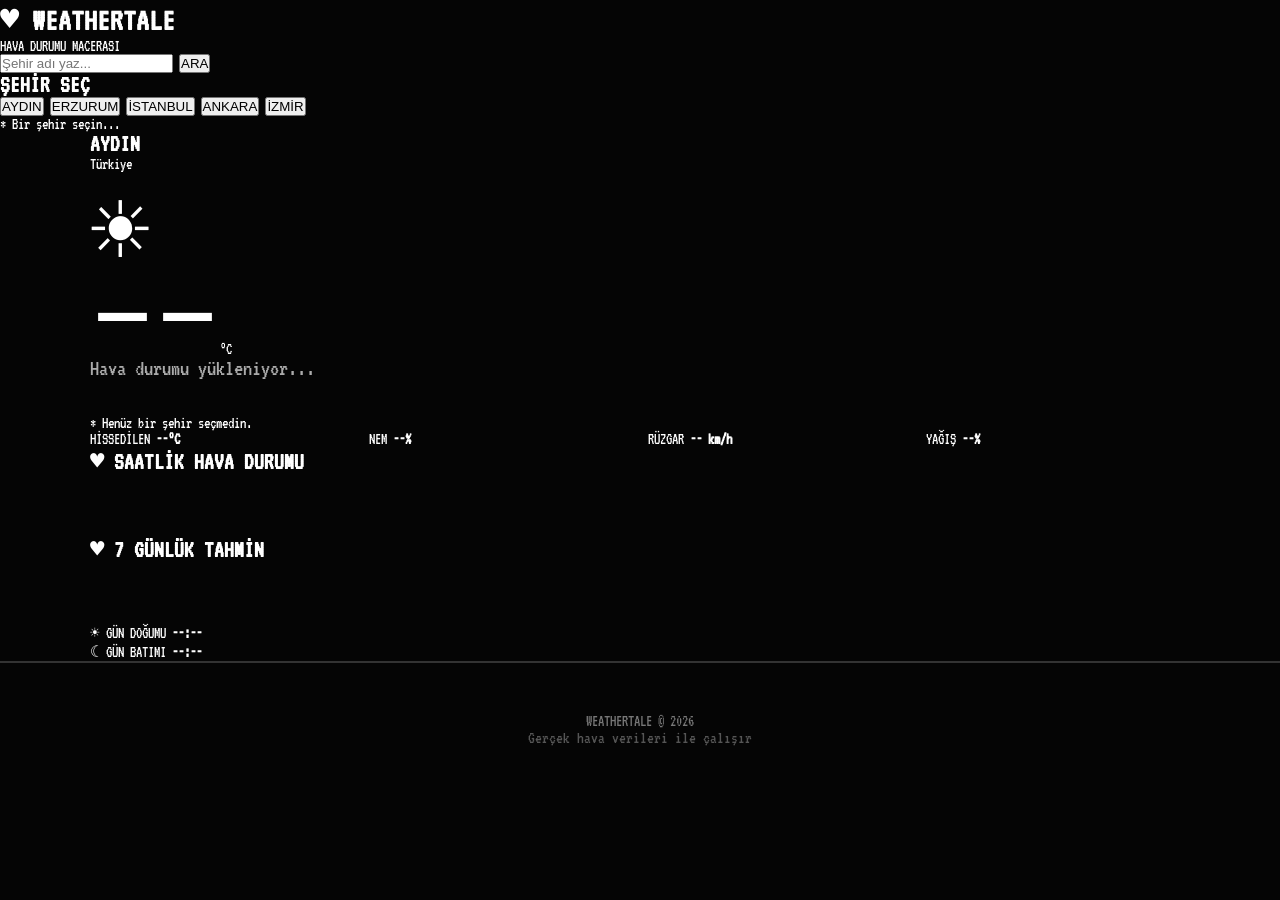
==== commit b2f55f4b: "Update index.html" ====
--- a/index.html
+++ b/index.html
@@ -4,278 +4,183 @@
     <meta charset="UTF-8">
     <meta name="viewport" content="width=device-width, initial-scale=1.0">
 
-    <title>WeatherTale | Dünya Hava Durumu</title>
+    <title>WEATHERTALE</title>
 
     <link rel="stylesheet" href="style.css">
 </head>
 
 <body>
 
-    <!-- ÜST MENÜ -->
-    <header class="topbar">
+    <div class="game-screen">
 
-        <div class="logo">
-            <span class="heart">♥</span>
-            WeatherTale
-        </div>
+        <header>
+            <h1>♥ WEATHERTALE</h1>
+            <p>HAVA DURUMU MACERASI</p>
+        </header>
 
-        <nav>
-            <a href="#" class="active">Ana Sayfa</a>
-            <a href="#">Dünya</a>
-            <a href="#">Favoriler</a>
-        </nav>
+        <!-- ŞEHİR ARAMA -->
+        <section class="search-area">
 
-        <button id="themeButton" class="theme-button">☼</button>
+            <input
+                type="text"
+                id="cityInput"
+                placeholder="Şehir adı yaz..."
+            >
 
-    </header>
+            <button id="searchButton">
+                ARA
+            </button>
 
+        </section>
 
-    <!-- ANA ALAN -->
-    <main>
+        <!-- HIZLI ŞEHİRLER -->
+        <section class="quick-cities">
 
-        <section class="hero">
+            <h2>ŞEHİR SEÇ</h2>
 
-            <p class="small-text">WORLD WEATHER</p>
+            <div class="city-buttons">
 
-            <h1>WHERE ARE YOU GOING?</h1>
+                <button class="city-button" data-city="Aydın">
+                    AYDIN
+                </button>
 
-            <p class="description">
-                Bir şehir seç ve hava durumunu öğren.
-            </p>
+                <button class="city-button" data-city="Erzurum">
+                    ERZURUM
+                </button>
 
+                <button class="city-button" data-city="İstanbul">
+                    İSTANBUL
+                </button>
 
-            <!-- ARAMA -->
-            <div class="search-box">
+                <button class="city-button" data-city="Ankara">
+                    ANKARA
+                </button>
 
-                <input
-                    type="text"
-                    id="cityInput"
-                    placeholder="Bir şehir ara..."
-                    autocomplete="off"
-                >
-
-                <button id="searchButton">
-                    →
+                <button class="city-button" data-city="İzmir">
+                    İZMİR
                 </button>
 
             </div>
 
-            <p id="searchMessage" class="search-message"></p>
-
         </section>
 
+        <!-- DURUM -->
+        <div id="status">
+            * Bir şehir seçin...
+        </div>
 
-        <!-- HAVA DURUMU KARTI -->
-        <section id="weatherSection" class="weather-section">
 
-            <div class="location">
+        <!-- HAVA DURUMU -->
+        <main id="weather">
+
+            <div class="weather-top">
 
                 <div>
-                    <span class="location-pin">●</span>
-                    <span id="cityName">NEW YORK</span>
+                    <h2 id="cityName">AYDIN</h2>
+                    <p id="countryName">Türkiye</p>
                 </div>
 
-                <span id="countryName">USA</span>
-
-            </div>
-
-
-            <div class="main-weather">
-
                 <div class="weather-icon" id="weatherIcon">
-                    ☀
-                </div>
-
-                <div class="temperature">
-
-                    <span id="temperature">24</span>
-                    <span class="degree">°C</span>
-
-                    <p id="weatherDescription">
-                        Açık
-                    </p>
-
+                    ☀️
                 </div>
 
             </div>
 
 
-            <!-- HP BENZERİ SICAKLIK BAR -->
-            <div class="temperature-bar">
+            <div class="temperature">
+                <span id="temperature">--</span>°C
+            </div>
 
-                <div class="bar-label">
-                    <span>TEMPERATURE</span>
-                    <span id="temperatureText">24°C</span>
-                </div>
+            <div class="description" id="description">
+                Hava durumu yükleniyor...
+            </div>
 
-                <div class="bar">
-                    <div id="temperatureFill"></div>
-                </div>
-
+            <div class="rpg-message" id="rpgMessage">
+                * Henüz bir şehir seçmedin.
             </div>
 
 
             <!-- DETAYLAR -->
-            <div class="details">
 
-                <div class="detail-box">
-                    <span class="detail-icon">🌡</span>
-                    <p>Hissedilen</p>
-                    <strong id="feelsLike">25°C</strong>
+            <section class="details">
+
+                <div class="detail-card">
+                    <span>HİSSEDİLEN</span>
+                    <strong id="feelsLike">--°C</strong>
                 </div>
 
-                <div class="detail-box">
-                    <span class="detail-icon">💧</span>
-                    <p>Nem</p>
-                    <strong id="humidity">48%</strong>
+                <div class="detail-card">
+                    <span>NEM</span>
+                    <strong id="humidity">--%</strong>
                 </div>
 
-                <div class="detail-box">
-                    <span class="detail-icon">≋</span>
-                    <p>Rüzgar</p>
-                    <strong id="wind">12 km/h</strong>
+                <div class="detail-card">
+                    <span>RÜZGAR</span>
+                    <strong id="wind">-- km/h</strong>
                 </div>
 
-                <div class="detail-box">
-                    <span class="detail-icon">◉</span>
-                    <p>Basınç</p>
-                    <strong id="pressure">1015 hPa</strong>
+                <div class="detail-card">
+                    <span>YAĞIŞ</span>
+                    <strong id="rainChance">--%</strong>
                 </div>
 
-            </div>
-
-        </section>
+            </section>
 
 
-        <!-- SAATLİK TAHMİN -->
-        <section class="forecast-section">
+            <!-- SAATLİK -->
 
-            <div class="section-title">
+            <section class="forecast-section">
+
+                <h2>♥ SAATLİK HAVA DURUMU</h2>
+
+                <div
+                    id="hourlyForecast"
+                    class="hourly-container">
+                </div>
+
+            </section>
+
+
+            <!-- 7 GÜNLÜK -->
+
+            <section class="forecast-section">
+
+                <h2>♥ 7 GÜNLÜK TAHMİN</h2>
+
+                <div
+                    id="dailyForecast"
+                    class="daily-container">
+                </div>
+
+            </section>
+
+
+            <!-- GÜNEŞ -->
+
+            <section class="sun-section">
 
                 <div>
-                    <span class="heart">♥</span>
-                    <h2>HOURLY FORECAST</h2>
+                    <span>☀ GÜN DOĞUMU</span>
+                    <strong id="sunrise">--:--</strong>
                 </div>
 
-                <span class="subtitle">
-                    TODAY
-                </span>
+                <div>
+                    <span>☾ GÜN BATIMI</span>
+                    <strong id="sunset">--:--</strong>
+                </div>
 
-            </div>
+            </section>
+
+        </main>
 
 
-            <div class="hourly">
+        <footer>
+            WEATHERTALE © 2026
+            <br>
+            <small>Gerçek hava verileri ile çalışır</small>
+        </footer>
 
-                <div class="hour-card">
-                    <span>14:00</span>
-                    <strong>☀</strong>
-                    <b>24°C</b>
-                </div>
-
-                <div class="hour-card">
-                    <span>17:00</span>
-                    <strong>☀</strong>
-                    <b>23°C</b>
-                </div>
-
-                <div class="hour-card">
-                    <span>20:00</span>
-                    <strong>☁</strong>
-                    <b>20°C</b>
-                </div>
-
-                <div class="hour-card">
-                    <span>23:00</span>
-                    <strong>☁</strong>
-                    <b>18°C</b>
-                </div>
-
-            </div>
-
-        </section>
-
-
-        <!-- GÜNLÜK TAHMİN -->
-        <section class="forecast-section">
-
-            <div class="section-title">
-
-                <div>
-                    <span class="heart">♥</span>
-                    <h2>7 DAY FORECAST</h2>
-                </div>
-
-            </div>
-
-
-            <div class="daily">
-
-                <div class="day-card">
-                    <span>BUGÜN</span>
-                    <strong>☀</strong>
-                    <b>24° / 17°</b>
-                </div>
-
-                <div class="day-card">
-                    <span>PERŞEMBE</span>
-                    <strong>☀</strong>
-                    <b>25° / 18°</b>
-                </div>
-
-                <div class="day-card">
-                    <span>CUMA</span>
-                    <strong>☁</strong>
-                    <b>22° / 16°</b>
-                </div>
-
-                <div class="day-card">
-                    <span>CUMARTESİ</span>
-                    <strong>🌧</strong>
-                    <b>19° / 14°</b>
-                </div>
-
-                <div class="day-card">
-                    <span>PAZAR</span>
-                    <strong>☀</strong>
-                    <b>23° / 15°</b>
-                </div>
-
-                <div class="day-card">
-                    <span>PAZARTESİ</span>
-                    <strong>☁</strong>
-                    <b>21° / 16°</b>
-                </div>
-
-                <div class="day-card">
-                    <span>SALI</span>
-                    <strong>☀</strong>
-                    <b>24° / 17°</b>
-                </div>
-
-            </div>
-
-        </section>
-
-    </main>
-
-
-    <!-- ALT KISIM -->
-    <footer>
-
-        <div class="footer-logo">
-            <span class="heart">♥</span>
-            WeatherTale
-        </div>
-
-        <p>
-            The weather is yours to discover.
-        </p>
-
-        <small>
-            WeatherTale © 2026
-        </small>
-
-    </footer>
+    </div>
 
 
     <script src="script.js"></script>
